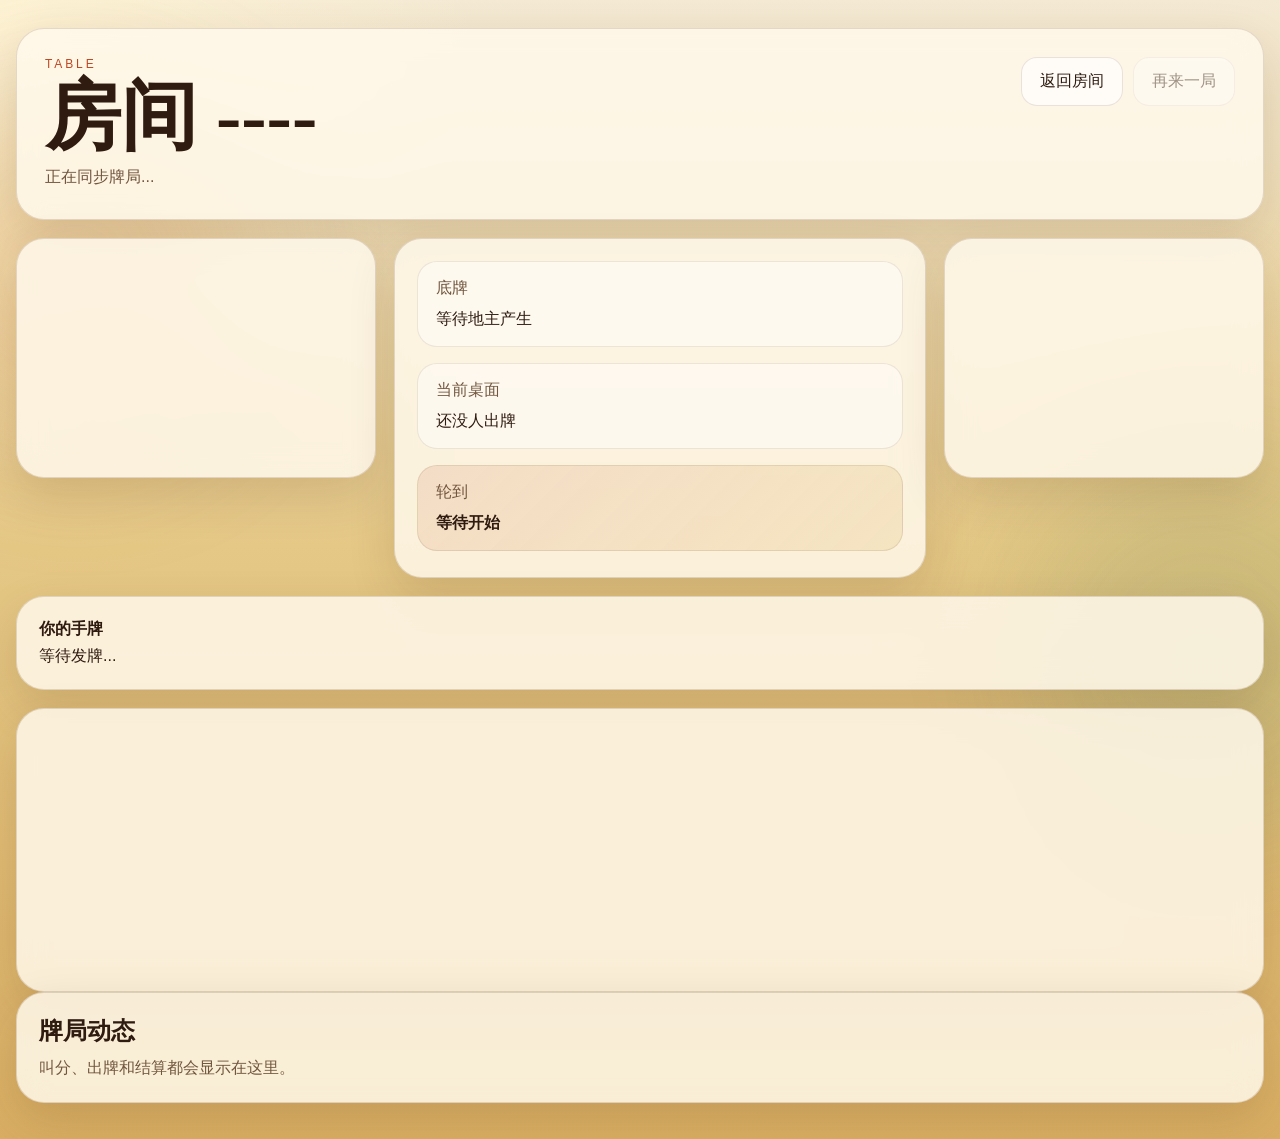
==== game.html @ 15fce94e "Rebuild LAN room flow and game pages" ====
<!doctype html>
<html lang="zh-CN">
  <head>
    <meta charset="UTF-8" />
    <meta name="viewport" content="width=device-width, initial-scale=1.0" />
    <title>牌桌 - 云上斗地主</title>
    <link rel="stylesheet" href="./styles.css" />
  </head>
  <body class="page-shell game-page">
    <div class="ambient ambient-left"></div>
    <div class="ambient ambient-right"></div>

    <main class="game-layout">
      <section class="table-header glass">
        <div>
          <p class="eyebrow">TABLE</p>
          <h1>房间 <span id="gameRoomCode">----</span></h1>
          <p id="gameStatusText" class="hero-copy">正在同步牌局...</p>
        </div>
        <div class="header-actions">
          <a class="ghost-btn" id="backRoomBtn" href="./room.html">返回房间</a>
          <button id="restartBtn" class="mini-btn" type="button" disabled>再来一局</button>
        </div>
      </section>

      <section class="table-wrap">
        <div id="opponentTop" class="glass opponent-panel top-seat"></div>
        <div class="table-center glass">
          <div class="center-block">
            <span>底牌</span>
            <div id="kittyZone" class="kitty-zone">等待地主产生</div>
          </div>
          <div class="center-block">
            <span>当前桌面</span>
            <div id="trickZone" class="trick-zone">还没人出牌</div>
          </div>
          <div class="center-block emphatic">
            <span>轮到</span>
            <strong id="turnBadge">等待开始</strong>
          </div>
        </div>
        <div id="opponentRight" class="glass opponent-panel side-seat"></div>
      </section>

      <section class="glass action-bar">
        <div class="action-info">
          <strong id="playerSummary">你的手牌</strong>
          <span id="actionHint">等待发牌...</span>
        </div>

        <div id="bidActions" class="button-row hidden">
          <button data-bid="0" type="button">不叫</button>
          <button data-bid="1" type="button">1 分</button>
          <button data-bid="2" type="button">2 分</button>
          <button data-bid="3" type="button">3 分</button>
        </div>

        <div id="playActions" class="button-row hidden">
          <button id="playBtn" class="primary-btn" type="button">出牌</button>
          <button id="passBtn" type="button">不要</button>
          <button id="clearBtn" type="button">清空</button>
        </div>
      </section>

      <section class="glass hand-panel">
        <div id="mySeat" class="self-seat"></div>
        <div id="myHand" class="hand-fan"></div>
      </section>

      <section class="glass log-panel">
        <div class="panel-head">
          <h2>牌局动态</h2>
          <p>叫分、出牌和结算都会显示在这里。</p>
        </div>
        <div id="gameLog" class="log-list"></div>
      </section>
    </main>

    <script src="./shared.js"></script>
    <script src="./game.js"></script>
  </body>
</html>
---- styles.css ----
:root {
  --bg: #f6e8c7;
  --bg-deep: #d7b26a;
  --ink: #2f1b10;
  --muted: #72563f;
  --line: rgba(75, 39, 11, 0.15);
  --glass: rgba(255, 249, 236, 0.84);
  --primary: #be4723;
  --primary-strong: #973116;
  --green: #1f6a56;
  --shadow: 0 18px 48px rgba(73, 33, 8, 0.14);
}

* {
  box-sizing: border-box;
}

html,
body {
  margin: 0;
  min-height: 100%;
  color: var(--ink);
  font-family: "PingFang SC", "Hiragino Sans GB", "Microsoft YaHei", sans-serif;
}

body {
  background:
    radial-gradient(circle at top left, rgba(255, 245, 214, 0.85), transparent 28%),
    radial-gradient(circle at right center, rgba(227, 196, 120, 0.48), transparent 26%),
    linear-gradient(180deg, #f4e9d3 0%, #e5c886 48%, #d9ae63 100%);
}

button,
input,
textarea {
  font: inherit;
}

a {
  color: inherit;
  text-decoration: none;
}

.page-shell {
  position: relative;
  overflow-x: hidden;
}

.ambient {
  position: fixed;
  width: 28vw;
  height: 28vw;
  border-radius: 999px;
  filter: blur(70px);
  opacity: 0.4;
  pointer-events: none;
}

.ambient-left {
  left: -8vw;
  top: 10vh;
  background: rgba(218, 147, 61, 0.6);
}

.ambient-right {
  right: -8vw;
  bottom: 8vh;
  background: rgba(50, 114, 94, 0.35);
}

.glass {
  position: relative;
  background: var(--glass);
  border: 1px solid var(--line);
  border-radius: 28px;
  box-shadow: var(--shadow);
  backdrop-filter: blur(14px);
}

.eyebrow {
  margin: 0 0 8px;
  color: var(--primary);
  font-size: 12px;
  letter-spacing: 0.24em;
}

.hero-copy {
  margin: 0;
  color: var(--muted);
  line-height: 1.7;
}

.home-layout,
.room-layout,
.game-layout {
  width: min(1360px, calc(100vw - 32px));
  margin: 0 auto;
  padding: 28px 0 36px;
}

.hero-panel,
.room-banner,
.table-header {
  padding: 28px;
}

.hero-panel h1,
.room-banner h1,
.table-header h1 {
  margin: 0 0 10px;
  font-size: clamp(40px, 6vw, 76px);
  line-height: 0.98;
  font-family: "STKaiti", "KaiTi", serif;
}

.server-strip {
  margin-top: 22px;
  padding: 16px 18px;
  border-radius: 18px;
  background: rgba(255, 255, 255, 0.48);
  display: flex;
  gap: 12px;
  align-items: center;
  flex-wrap: wrap;
}

.server-strip span,
.feature-card span,
.panel-head p,
.seat-tag,
.opponent-meta,
.self-meta,
.trick-placeholder {
  color: var(--muted);
}

.feature-row,
.entry-grid,
.room-main-grid {
  display: grid;
  gap: 18px;
}

.feature-row {
  grid-template-columns: repeat(3, 1fr);
  margin-top: 20px;
}

.entry-grid {
  grid-template-columns: repeat(2, 1fr);
  margin-top: 18px;
}

.room-main-grid {
  grid-template-columns: 1.15fr 0.85fr;
  margin-top: 18px;
}

.feature-card,
.card-panel,
.hint-panel,
.join-card,
.seats-panel,
.share-panel,
.tips-panel,
.action-bar,
.hand-panel,
.log-panel {
  padding: 22px;
}

.feature-card {
  border-radius: 22px;
  background: rgba(255, 255, 255, 0.42);
}

.panel-head h2,
.panel-head h3,
.hint-panel h3,
.tips-panel h3,
.log-panel h2 {
  margin: 0 0 8px;
}

.panel-head p {
  margin: 0;
  line-height: 1.6;
}

.stack-form {
  display: grid;
  gap: 14px;
}

.field {
  display: grid;
  gap: 8px;
}

.field span {
  font-weight: 600;
}

input,
textarea {
  width: 100%;
  border-radius: 16px;
  border: 1px solid rgba(75, 39, 11, 0.16);
  background: rgba(255, 255, 255, 0.76);
  padding: 14px 16px;
  color: var(--ink);
}

textarea {
  min-height: 118px;
  resize: vertical;
}

button,
.ghost-btn {
  border: none;
  border-radius: 16px;
  padding: 13px 18px;
  cursor: pointer;
  transition: transform 0.16s ease, box-shadow 0.16s ease, opacity 0.16s ease;
}

button:hover,
.ghost-btn:hover {
  transform: translateY(-1px);
  box-shadow: 0 10px 24px rgba(71, 31, 7, 0.12);
}

button:disabled {
  opacity: 0.45;
  cursor: not-allowed;
  box-shadow: none;
  transform: none;
}

.primary-btn {
  color: #fff9ef;
  background: linear-gradient(135deg, var(--primary), var(--primary-strong));
}

.ghost-btn,
.mini-btn,
.button-row button:not(.primary-btn) {
  background: rgba(255, 255, 255, 0.72);
  color: var(--ink);
  border: 1px solid rgba(75, 39, 11, 0.12);
}

.mini-btn {
  width: fit-content;
}

.inline-message {
  min-height: 24px;
  margin: 10px 0 0;
  color: var(--green);
}

.inline-message.is-error {
  color: #b63b24;
}

.room-banner,
.table-header {
  display: flex;
  justify-content: space-between;
  align-items: flex-start;
  gap: 18px;
}

.room-actions,
.header-actions {
  display: flex;
  gap: 10px;
  align-items: center;
  flex-wrap: wrap;
}

.seat-list {
  display: grid;
  gap: 14px;
}

.seat-item {
  padding: 18px;
  border-radius: 20px;
  background: rgba(255, 255, 255, 0.5);
  border: 1px solid rgba(75, 39, 11, 0.12);
}

.seat-item.empty {
  border-style: dashed;
}

.seat-tag {
  display: block;
  margin-bottom: 8px;
  font-size: 12px;
}

.table-wrap {
  margin-top: 18px;
  display: grid;
  grid-template-columns: minmax(260px, 360px) 1fr minmax(240px, 320px);
  gap: 18px;
  align-items: start;
}

.opponent-panel,
.table-center {
  min-height: 240px;
  padding: 22px;
}

.opponent-head {
  display: flex;
  justify-content: space-between;
  gap: 12px;
}

.turn-dot {
  display: inline-flex;
  align-items: center;
  padding: 7px 12px;
  border-radius: 999px;
  font-size: 12px;
  background: rgba(255, 255, 255, 0.65);
}

.turn-dot.active {
  background: rgba(190, 71, 35, 0.14);
  color: var(--primary-strong);
}

.opponent-count {
  margin: 22px 0 14px;
  font-size: 42px;
  font-weight: 700;
  font-family: Georgia, serif;
}

.opponent-cards {
  position: relative;
  min-height: 120px;
}

.opponent-cards.side {
  min-height: 180px;
}

.card-back {
  position: absolute;
  width: 64px;
  height: 92px;
  border-radius: 14px;
  border: 1px solid rgba(75, 39, 11, 0.16);
  background:
    linear-gradient(135deg, rgba(22, 106, 86, 0.82), rgba(33, 92, 124, 0.8)),
    repeating-linear-gradient(45deg, rgba(255, 255, 255, 0.2), rgba(255, 255, 255, 0.2) 8px, transparent 8px, transparent 16px);
  box-shadow: 0 12px 26px rgba(39, 45, 53, 0.18);
}

.card-back.side {
  right: 24px;
}

.table-center {
  display: grid;
  gap: 16px;
  align-content: start;
  min-height: 340px;
}

.center-block {
  padding: 16px 18px;
  border-radius: 20px;
  background: rgba(255, 255, 255, 0.46);
  border: 1px solid rgba(75, 39, 11, 0.1);
}

.center-block span {
  display: block;
  margin-bottom: 10px;
  color: var(--muted);
}

.center-block.emphatic {
  background: linear-gradient(135deg, rgba(190, 71, 35, 0.12), rgba(219, 177, 86, 0.2));
}

.kitty-zone,
.trick-zone,
.played-list {
  display: flex;
  flex-wrap: wrap;
  gap: 10px;
}

.trick-owner {
  margin-bottom: 10px;
  font-weight: 600;
}

.mini-card {
  min-width: 56px;
  padding: 12px 10px;
  border-radius: 14px;
  background: linear-gradient(180deg, #fffef9 0%, #fff0d8 100%);
  border: 1px solid rgba(75, 39, 11, 0.12);
  box-shadow: 0 8px 20px rgba(68, 35, 9, 0.08);
}

.mini-card.red {
  color: #be2f22;
}

.action-bar {
  margin-top: 18px;
  display: flex;
  justify-content: space-between;
  gap: 18px;
  align-items: center;
  flex-wrap: wrap;
}

.action-info {
  display: grid;
  gap: 6px;
}

.button-row {
  display: flex;
  gap: 10px;
  flex-wrap: wrap;
}

.hand-panel {
  margin-top: 18px;
}

.self-seat {
  display: flex;
  justify-content: space-between;
  gap: 12px;
  align-items: center;
  margin-bottom: 18px;
}

.hand-fan {
  display: flex;
  align-items: flex-end;
  padding: 10px 18px 20px;
  min-height: 220px;
  overflow-x: auto;
}

.poker-card {
  position: relative;
  width: 110px;
  min-width: 110px;
  height: 166px;
  border-radius: 18px;
  border: 1px solid rgba(75, 39, 11, 0.18);
  background: linear-gradient(180deg, #fffefa 0%, #fcedd4 100%);
  box-shadow: 0 16px 30px rgba(72, 34, 8, 0.13);
  display: grid;
  grid-template-rows: auto 1fr auto;
  padding: 12px;
}

.poker-card.red {
  color: #c33828;
}

.poker-card.selected {
  transform: translateY(-20px);
}

.corner {
  display: grid;
  line-height: 1.1;
  font-size: 16px;
}

.corner strong {
  font-size: 26px;
}

.corner.bottom {
  justify-items: end;
  transform: rotate(180deg);
}

.card-face {
  display: grid;
  place-items: center;
  font-size: 30px;
  font-weight: 700;
  font-family: Georgia, serif;
}

.log-list {
  display: grid;
  gap: 10px;
  max-height: 260px;
  overflow: auto;
}

.log-entry {
  padding: 12px 14px;
  border-radius: 14px;
  background: rgba(255, 255, 255, 0.5);
  border: 1px solid rgba(75, 39, 11, 0.08);
}

.simple-steps {
  margin: 0;
  padding-left: 20px;
  line-height: 1.8;
}

.hidden {
  display: none;
}

@media (max-width: 1100px) {
  .feature-row,
  .entry-grid,
  .room-main-grid,
  .table-wrap {
    grid-template-columns: 1fr;
  }

  .room-banner,
  .table-header,
  .action-bar,
  .self-seat {
    flex-direction: column;
    align-items: flex-start;
  }

  .hand-fan {
    padding-inline: 0;
  }

  .poker-card {
    width: 92px;
    min-width: 92px;
    height: 146px;
  }
}
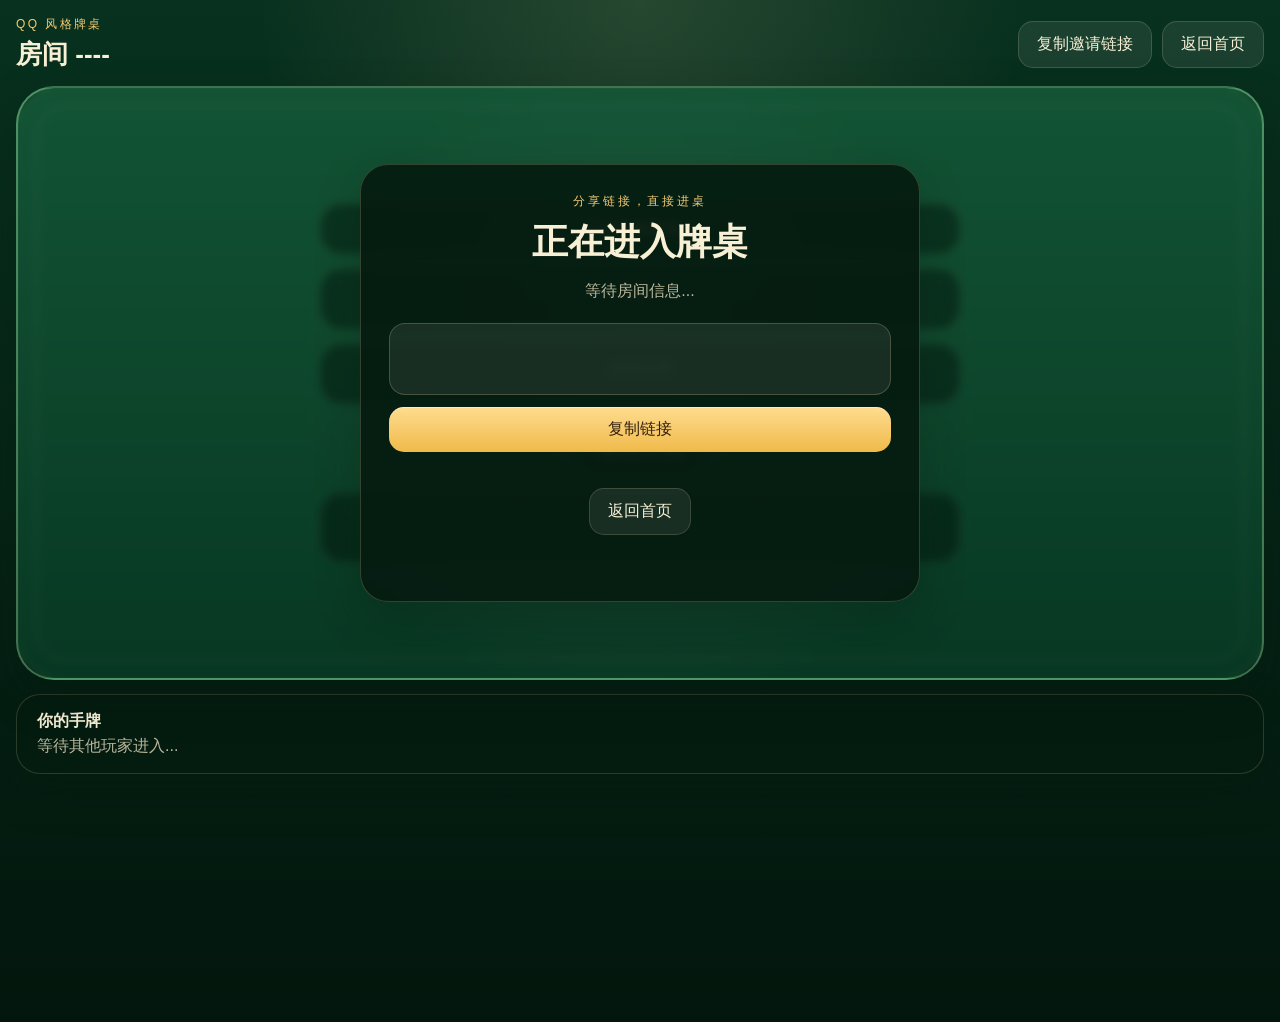
==== commit 446e69d1: "Refine direct-to-table QQ-style flow" ====
--- a/game.html
+++ b/game.html
@@ -6,73 +6,95 @@
     <title>牌桌 - 云上斗地主</title>
     <link rel="stylesheet" href="./styles.css" />
   </head>
-  <body class="page-shell game-page">
-    <div class="ambient ambient-left"></div>
-    <div class="ambient ambient-right"></div>
+  <body class="qq-table-page">
+    <main class="table-app">
+      <header class="table-topbar">
+        <div class="table-title">
+          <span class="table-brand">QQ 风格牌桌</span>
+          <strong>房间 <span id="gameRoomCode">----</span></strong>
+        </div>
+        <div class="table-tools">
+          <button id="copyLinkBtn" class="top-btn" type="button">复制邀请链接</button>
+          <a class="top-btn" href="./index.html">返回首页</a>
+        </div>
+      </header>
 
-    <main class="game-layout">
-      <section class="table-header glass">
-        <div>
-          <p class="eyebrow">TABLE</p>
-          <h1>房间 <span id="gameRoomCode">----</span></h1>
-          <p id="gameStatusText" class="hero-copy">正在同步牌局...</p>
-        </div>
-        <div class="header-actions">
-          <a class="ghost-btn" id="backRoomBtn" href="./room.html">返回房间</a>
-          <button id="restartBtn" class="mini-btn" type="button" disabled>再来一局</button>
+      <section class="qq-table">
+        <div class="table-felt">
+          <div id="seatLeft" class="seat-badge seat-left"></div>
+          <div id="seatRight" class="seat-badge seat-right"></div>
+
+          <div class="desk-center">
+            <div class="desk-pill" id="gameStatusText">正在连接牌桌...</div>
+            <div class="desk-landlord">
+              <span>底牌</span>
+              <div id="kittyZone" class="desk-card-row"></div>
+            </div>
+          <div class="desk-play-area">
+            <div class="desk-section-title">桌面出牌</div>
+            <div id="trickZone" class="desk-card-row large"></div>
+          </div>
+            <div class="desk-turn-wrap">
+              <div class="desk-turn" id="turnBadge">等待开始</div>
+              <div class="turn-timer hidden" id="turnTimer">15</div>
+            </div>
+            <div id="deskFeed" class="desk-feed"></div>
+          </div>
+
+          <div id="mySeat" class="seat-badge seat-bottom"></div>
+
+          <div id="tableOverlay" class="table-overlay">
+            <div class="overlay-panel">
+              <p class="overlay-kicker">分享链接，直接进桌</p>
+              <h1 id="overlayTitle">正在进入牌桌</h1>
+              <p id="overlayDesc" class="overlay-desc">等待房间信息...</p>
+
+              <div class="overlay-share">
+                <textarea id="shareLink" readonly></textarea>
+                <button id="overlayCopyBtn" class="primary-cta" type="button">复制链接</button>
+              </div>
+
+              <form id="joinForm" class="overlay-join hidden">
+                <input id="joinName" maxlength="12" placeholder="输入你的昵称" required />
+                <button class="primary-cta" type="submit">进入牌桌</button>
+              </form>
+
+              <div id="waitingPlayers" class="waiting-players"></div>
+
+              <div class="overlay-actions">
+                <button id="startBtn" class="primary-cta hidden" type="button">开始游戏</button>
+                <button id="overlayHomeBtn" class="ghost-cta" type="button">返回首页</button>
+              </div>
+
+              <p id="overlayMessage" class="overlay-message"></p>
+            </div>
+          </div>
         </div>
       </section>
 
-      <section class="table-wrap">
-        <div id="opponentTop" class="glass opponent-panel top-seat"></div>
-        <div class="table-center glass">
-          <div class="center-block">
-            <span>底牌</span>
-            <div id="kittyZone" class="kitty-zone">等待地主产生</div>
+      <section class="bottom-panel">
+        <div class="action-strip">
+          <div class="action-copy">
+            <strong id="playerSummary">你的手牌</strong>
+            <span id="actionHint">等待其他玩家进入...</span>
           </div>
-          <div class="center-block">
-            <span>当前桌面</span>
-            <div id="trickZone" class="trick-zone">还没人出牌</div>
+
+          <div id="bidActions" class="action-buttons hidden">
+            <button data-bid="0" type="button">不叫</button>
+            <button data-bid="1" type="button">1 分</button>
+            <button data-bid="2" type="button">2 分</button>
+            <button data-bid="3" type="button">3 分</button>
           </div>
-          <div class="center-block emphatic">
-            <span>轮到</span>
-            <strong id="turnBadge">等待开始</strong>
+
+          <div id="playActions" class="action-buttons hidden">
+            <button id="playBtn" class="primary-cta" type="button">出牌</button>
+            <button id="passBtn" type="button">不要</button>
+            <button id="clearBtn" type="button">重选</button>
+            <button id="restartBtn" type="button">再来一局</button>
           </div>
         </div>
-        <div id="opponentRight" class="glass opponent-panel side-seat"></div>
-      </section>
 
-      <section class="glass action-bar">
-        <div class="action-info">
-          <strong id="playerSummary">你的手牌</strong>
-          <span id="actionHint">等待发牌...</span>
-        </div>
-
-        <div id="bidActions" class="button-row hidden">
-          <button data-bid="0" type="button">不叫</button>
-          <button data-bid="1" type="button">1 分</button>
-          <button data-bid="2" type="button">2 分</button>
-          <button data-bid="3" type="button">3 分</button>
-        </div>
-
-        <div id="playActions" class="button-row hidden">
-          <button id="playBtn" class="primary-btn" type="button">出牌</button>
-          <button id="passBtn" type="button">不要</button>
-          <button id="clearBtn" type="button">清空</button>
-        </div>
-      </section>
-
-      <section class="glass hand-panel">
-        <div id="mySeat" class="self-seat"></div>
-        <div id="myHand" class="hand-fan"></div>
-      </section>
-
-      <section class="glass log-panel">
-        <div class="panel-head">
-          <h2>牌局动态</h2>
-          <p>叫分、出牌和结算都会显示在这里。</p>
-        </div>
-        <div id="gameLog" class="log-list"></div>
+        <div id="myHand" class="qq-hand"></div>
       </section>
     </main>
 
--- a/styles.css
+++ b/styles.css
@@ -1,14 +1,14 @@
 :root {
-  --bg: #f6e8c7;
-  --bg-deep: #d7b26a;
-  --ink: #2f1b10;
-  --muted: #72563f;
-  --line: rgba(75, 39, 11, 0.15);
-  --glass: rgba(255, 249, 236, 0.84);
-  --primary: #be4723;
-  --primary-strong: #973116;
-  --green: #1f6a56;
-  --shadow: 0 18px 48px rgba(73, 33, 8, 0.14);
+  --felt-top: #1d7a4e;
+  --felt-bottom: #0c4f32;
+  --felt-line: rgba(255, 245, 220, 0.22);
+  --gold: #f4ca71;
+  --gold-strong: #d6972e;
+  --ink: #f8f0d5;
+  --muted: rgba(255, 242, 209, 0.72);
+  --card-ink: #24150d;
+  --danger: #b93b2a;
+  --shadow: 0 18px 44px rgba(7, 25, 14, 0.28);
 }
 
 * {
@@ -19,15 +19,19 @@
 body {
   margin: 0;
   min-height: 100%;
-  color: var(--ink);
   font-family: "PingFang SC", "Hiragino Sans GB", "Microsoft YaHei", sans-serif;
 }
 
 body {
   background:
-    radial-gradient(circle at top left, rgba(255, 245, 214, 0.85), transparent 28%),
-    radial-gradient(circle at right center, rgba(227, 196, 120, 0.48), transparent 26%),
-    linear-gradient(180deg, #f4e9d3 0%, #e5c886 48%, #d9ae63 100%);
+    radial-gradient(circle at top, rgba(255, 234, 176, 0.12), transparent 32%),
+    linear-gradient(180deg, #08311f 0%, #03160d 100%);
+  color: var(--ink);
+}
+
+a {
+  color: inherit;
+  text-decoration: none;
 }
 
 button,
@@ -36,114 +40,84 @@
   font: inherit;
 }
 
-a {
-  color: inherit;
-  text-decoration: none;
-}
-
-.page-shell {
-  position: relative;
-  overflow-x: hidden;
-}
-
-.ambient {
-  position: fixed;
-  width: 28vw;
-  height: 28vw;
-  border-radius: 999px;
-  filter: blur(70px);
-  opacity: 0.4;
-  pointer-events: none;
-}
-
-.ambient-left {
-  left: -8vw;
-  top: 10vh;
-  background: rgba(218, 147, 61, 0.6);
-}
-
-.ambient-right {
-  right: -8vw;
-  bottom: 8vh;
-  background: rgba(50, 114, 94, 0.35);
-}
-
-.glass {
-  position: relative;
-  background: var(--glass);
-  border: 1px solid var(--line);
-  border-radius: 28px;
+button {
+  cursor: pointer;
+}
+
+.home-page {
+  background:
+    radial-gradient(circle at top left, rgba(244, 202, 113, 0.18), transparent 28%),
+    linear-gradient(180deg, #08311f 0%, #03160d 100%);
+}
+
+.page-shell,
+.qq-table-page {
+  min-height: 100vh;
+}
+
+.home-layout {
+  width: min(1180px, calc(100vw - 32px));
+  margin: 0 auto;
+  padding: 28px 0 40px;
+}
+
+.hero-panel,
+.card-panel,
+.hint-panel {
+  border-radius: 26px;
+  border: 1px solid rgba(255, 233, 177, 0.14);
+  background: rgba(9, 43, 28, 0.75);
   box-shadow: var(--shadow);
-  backdrop-filter: blur(14px);
+  backdrop-filter: blur(12px);
+}
+
+.hero-panel {
+  padding: 30px;
+}
+
+.hero-panel h1 {
+  margin: 0 0 12px;
+  font-size: clamp(42px, 6vw, 82px);
+  line-height: 0.94;
+  font-family: "STKaiti", "KaiTi", serif;
 }
 
 .eyebrow {
-  margin: 0 0 8px;
-  color: var(--primary);
+  margin: 0 0 10px;
+  color: var(--gold);
   font-size: 12px;
-  letter-spacing: 0.24em;
-}
-
-.hero-copy {
-  margin: 0;
+  letter-spacing: 0.28em;
+}
+
+.hero-copy,
+.panel-head p,
+.inline-message,
+.server-strip span,
+.feature-card span {
   color: var(--muted);
   line-height: 1.7;
 }
 
-.home-layout,
-.room-layout,
-.game-layout {
-  width: min(1360px, calc(100vw - 32px));
-  margin: 0 auto;
-  padding: 28px 0 36px;
-}
-
-.hero-panel,
-.room-banner,
-.table-header {
-  padding: 28px;
-}
-
-.hero-panel h1,
-.room-banner h1,
-.table-header h1 {
-  margin: 0 0 10px;
-  font-size: clamp(40px, 6vw, 76px);
-  line-height: 0.98;
-  font-family: "STKaiti", "KaiTi", serif;
-}
-
 .server-strip {
-  margin-top: 22px;
-  padding: 16px 18px;
-  border-radius: 18px;
-  background: rgba(255, 255, 255, 0.48);
   display: flex;
   gap: 12px;
   align-items: center;
   flex-wrap: wrap;
-}
-
-.server-strip span,
-.feature-card span,
-.panel-head p,
-.seat-tag,
-.opponent-meta,
-.self-meta,
-.trick-placeholder {
-  color: var(--muted);
+  margin-top: 18px;
+  padding: 16px 18px;
+  border-radius: 18px;
+  background: rgba(255, 255, 255, 0.06);
 }
 
 .feature-row,
-.entry-grid,
-.room-main-grid {
+.entry-grid {
   display: grid;
   gap: 18px;
 }
 
 .feature-row {
   grid-template-columns: repeat(3, 1fr);
-  margin-top: 20px;
+  margin-top: 18px;
 }
 
 .entry-grid {
@@ -151,42 +125,22 @@
   margin-top: 18px;
 }
 
-.room-main-grid {
-  grid-template-columns: 1.15fr 0.85fr;
-  margin-top: 18px;
-}
-
 .feature-card,
 .card-panel,
-.hint-panel,
-.join-card,
-.seats-panel,
-.share-panel,
-.tips-panel,
-.action-bar,
-.hand-panel,
-.log-panel {
+.hint-panel {
   padding: 22px;
 }
 
 .feature-card {
   border-radius: 22px;
-  background: rgba(255, 255, 255, 0.42);
+  background: rgba(255, 255, 255, 0.06);
 }
 
 .panel-head h2,
-.panel-head h3,
-.hint-panel h3,
-.tips-panel h3,
-.log-panel h2 {
+.hint-panel h3 {
   margin: 0 0 8px;
 }
 
-.panel-head p {
-  margin: 0;
-  line-height: 1.6;
-}
-
 .stack-form {
   display: grid;
   gap: 14px;
@@ -198,359 +152,607 @@
 }
 
 .field span {
+  color: var(--ink);
   font-weight: 600;
 }
 
 input,
 textarea {
   width: 100%;
+  border: 1px solid rgba(255, 233, 177, 0.2);
   border-radius: 16px;
-  border: 1px solid rgba(75, 39, 11, 0.16);
-  background: rgba(255, 255, 255, 0.76);
+  background: rgba(255, 255, 255, 0.08);
+  color: var(--ink);
   padding: 14px 16px;
-  color: var(--ink);
 }
 
 textarea {
-  min-height: 118px;
-  resize: vertical;
+  min-height: 88px;
+  resize: none;
 }
 
 button,
-.ghost-btn {
+.top-btn,
+.primary-cta,
+.ghost-cta {
   border: none;
-  border-radius: 16px;
-  padding: 13px 18px;
-  cursor: pointer;
-  transition: transform 0.16s ease, box-shadow 0.16s ease, opacity 0.16s ease;
+  border-radius: 15px;
+  padding: 12px 18px;
+  transition: transform 0.16s ease, opacity 0.16s ease;
 }
 
 button:hover,
-.ghost-btn:hover {
+.top-btn:hover,
+.primary-cta:hover,
+.ghost-cta:hover {
   transform: translateY(-1px);
-  box-shadow: 0 10px 24px rgba(71, 31, 7, 0.12);
 }
 
 button:disabled {
   opacity: 0.45;
   cursor: not-allowed;
-  box-shadow: none;
   transform: none;
 }
 
-.primary-btn {
-  color: #fff9ef;
-  background: linear-gradient(135deg, var(--primary), var(--primary-strong));
-}
-
+.primary-btn,
+.primary-cta {
+  color: #33200d;
+  background: linear-gradient(180deg, #ffdc8f 0%, #efba4a 100%);
+  box-shadow: inset 0 1px 0 rgba(255, 255, 255, 0.4);
+}
+
+.mini-btn,
 .ghost-btn,
-.mini-btn,
-.button-row button:not(.primary-btn) {
-  background: rgba(255, 255, 255, 0.72);
+.top-btn,
+.ghost-cta,
+.action-buttons button:not(.primary-cta) {
   color: var(--ink);
-  border: 1px solid rgba(75, 39, 11, 0.12);
-}
-
-.mini-btn {
-  width: fit-content;
-}
-
-.inline-message {
-  min-height: 24px;
-  margin: 10px 0 0;
-  color: var(--green);
-}
-
-.inline-message.is-error {
-  color: #b63b24;
-}
-
-.room-banner,
-.table-header {
-  display: flex;
-  justify-content: space-between;
-  align-items: flex-start;
-  gap: 18px;
-}
-
-.room-actions,
-.header-actions {
-  display: flex;
-  gap: 10px;
-  align-items: center;
-  flex-wrap: wrap;
-}
-
-.seat-list {
-  display: grid;
-  gap: 14px;
-}
-
-.seat-item {
-  padding: 18px;
-  border-radius: 20px;
-  background: rgba(255, 255, 255, 0.5);
-  border: 1px solid rgba(75, 39, 11, 0.12);
-}
-
-.seat-item.empty {
-  border-style: dashed;
-}
-
-.seat-tag {
-  display: block;
-  margin-bottom: 8px;
-  font-size: 12px;
-}
-
-.table-wrap {
-  margin-top: 18px;
-  display: grid;
-  grid-template-columns: minmax(260px, 360px) 1fr minmax(240px, 320px);
-  gap: 18px;
-  align-items: start;
-}
-
-.opponent-panel,
-.table-center {
-  min-height: 240px;
-  padding: 22px;
-}
-
-.opponent-head {
-  display: flex;
-  justify-content: space-between;
-  gap: 12px;
-}
-
-.turn-dot {
-  display: inline-flex;
-  align-items: center;
-  padding: 7px 12px;
-  border-radius: 999px;
-  font-size: 12px;
-  background: rgba(255, 255, 255, 0.65);
-}
-
-.turn-dot.active {
-  background: rgba(190, 71, 35, 0.14);
-  color: var(--primary-strong);
-}
-
-.opponent-count {
-  margin: 22px 0 14px;
-  font-size: 42px;
-  font-weight: 700;
-  font-family: Georgia, serif;
-}
-
-.opponent-cards {
-  position: relative;
-  min-height: 120px;
-}
-
-.opponent-cards.side {
-  min-height: 180px;
-}
-
-.card-back {
-  position: absolute;
-  width: 64px;
-  height: 92px;
-  border-radius: 14px;
-  border: 1px solid rgba(75, 39, 11, 0.16);
-  background:
-    linear-gradient(135deg, rgba(22, 106, 86, 0.82), rgba(33, 92, 124, 0.8)),
-    repeating-linear-gradient(45deg, rgba(255, 255, 255, 0.2), rgba(255, 255, 255, 0.2) 8px, transparent 8px, transparent 16px);
-  box-shadow: 0 12px 26px rgba(39, 45, 53, 0.18);
-}
-
-.card-back.side {
-  right: 24px;
-}
-
-.table-center {
-  display: grid;
-  gap: 16px;
-  align-content: start;
-  min-height: 340px;
-}
-
-.center-block {
-  padding: 16px 18px;
-  border-radius: 20px;
-  background: rgba(255, 255, 255, 0.46);
-  border: 1px solid rgba(75, 39, 11, 0.1);
-}
-
-.center-block span {
-  display: block;
-  margin-bottom: 10px;
-  color: var(--muted);
-}
-
-.center-block.emphatic {
-  background: linear-gradient(135deg, rgba(190, 71, 35, 0.12), rgba(219, 177, 86, 0.2));
-}
-
-.kitty-zone,
-.trick-zone,
-.played-list {
-  display: flex;
-  flex-wrap: wrap;
-  gap: 10px;
-}
-
-.trick-owner {
-  margin-bottom: 10px;
-  font-weight: 600;
-}
-
-.mini-card {
-  min-width: 56px;
-  padding: 12px 10px;
-  border-radius: 14px;
-  background: linear-gradient(180deg, #fffef9 0%, #fff0d8 100%);
-  border: 1px solid rgba(75, 39, 11, 0.12);
-  box-shadow: 0 8px 20px rgba(68, 35, 9, 0.08);
-}
-
-.mini-card.red {
-  color: #be2f22;
-}
-
-.action-bar {
-  margin-top: 18px;
-  display: flex;
-  justify-content: space-between;
-  gap: 18px;
-  align-items: center;
-  flex-wrap: wrap;
-}
-
-.action-info {
-  display: grid;
-  gap: 6px;
-}
-
-.button-row {
-  display: flex;
-  gap: 10px;
-  flex-wrap: wrap;
-}
-
-.hand-panel {
-  margin-top: 18px;
-}
-
-.self-seat {
-  display: flex;
-  justify-content: space-between;
-  gap: 12px;
-  align-items: center;
-  margin-bottom: 18px;
-}
-
-.hand-fan {
-  display: flex;
-  align-items: flex-end;
-  padding: 10px 18px 20px;
-  min-height: 220px;
-  overflow-x: auto;
-}
-
-.poker-card {
-  position: relative;
-  width: 110px;
-  min-width: 110px;
-  height: 166px;
-  border-radius: 18px;
-  border: 1px solid rgba(75, 39, 11, 0.18);
-  background: linear-gradient(180deg, #fffefa 0%, #fcedd4 100%);
-  box-shadow: 0 16px 30px rgba(72, 34, 8, 0.13);
-  display: grid;
-  grid-template-rows: auto 1fr auto;
-  padding: 12px;
-}
-
-.poker-card.red {
-  color: #c33828;
-}
-
-.poker-card.selected {
-  transform: translateY(-20px);
-}
-
-.corner {
-  display: grid;
-  line-height: 1.1;
-  font-size: 16px;
-}
-
-.corner strong {
-  font-size: 26px;
-}
-
-.corner.bottom {
-  justify-items: end;
-  transform: rotate(180deg);
-}
-
-.card-face {
-  display: grid;
-  place-items: center;
-  font-size: 30px;
-  font-weight: 700;
-  font-family: Georgia, serif;
-}
-
-.log-list {
-  display: grid;
-  gap: 10px;
-  max-height: 260px;
-  overflow: auto;
-}
-
-.log-entry {
-  padding: 12px 14px;
-  border-radius: 14px;
-  background: rgba(255, 255, 255, 0.5);
-  border: 1px solid rgba(75, 39, 11, 0.08);
+  background: rgba(255, 255, 255, 0.08);
+  border: 1px solid rgba(255, 233, 177, 0.16);
 }
 
 .simple-steps {
   margin: 0;
   padding-left: 20px;
   line-height: 1.8;
+  color: var(--muted);
+}
+
+.inline-message {
+  min-height: 24px;
+  margin: 10px 0 0;
+}
+
+.inline-message.is-error,
+.overlay-message.is-error {
+  color: #ff8f82;
+}
+
+.inline-message.is-success,
+.overlay-message.is-success {
+  color: #aef0c8;
+}
+
+.table-app {
+  min-height: 100vh;
+  padding: 16px;
+  display: grid;
+  grid-template-rows: auto 1fr auto;
+  gap: 14px;
+}
+
+.table-topbar {
+  display: flex;
+  justify-content: space-between;
+  gap: 12px;
+  align-items: center;
+}
+
+.table-title {
+  display: grid;
+  gap: 4px;
+}
+
+.table-title strong {
+  font-size: 26px;
+}
+
+.table-brand {
+  color: var(--gold);
+  font-size: 12px;
+  letter-spacing: 0.2em;
+}
+
+.table-tools {
+  display: flex;
+  gap: 10px;
+  flex-wrap: wrap;
+}
+
+.qq-table {
+  min-height: 0;
+}
+
+.table-felt {
+  position: relative;
+  min-height: 66vh;
+  border-radius: 38px;
+  overflow: hidden;
+  background:
+    radial-gradient(circle at center, rgba(255, 255, 255, 0.1), transparent 48%),
+    linear-gradient(180deg, var(--felt-top) 0%, var(--felt-bottom) 100%);
+  border: 2px solid rgba(255, 233, 177, 0.22);
+  box-shadow: inset 0 0 0 1px rgba(255, 245, 220, 0.08), var(--shadow);
+}
+
+.table-felt::before {
+  content: "";
+  position: absolute;
+  inset: 18px;
+  border: 1px solid var(--felt-line);
+  border-radius: 30px;
+  pointer-events: none;
+}
+
+.seat-badge {
+  position: absolute;
+  width: 250px;
+  min-height: 112px;
+  z-index: 2;
+}
+
+.seat-left {
+  left: 24px;
+  top: 80px;
+}
+
+.seat-right {
+  right: 24px;
+  top: 80px;
+}
+
+.seat-bottom {
+  left: 50%;
+  bottom: 172px;
+  transform: translateX(-50%);
+  width: 320px;
+}
+
+.seat-card,
+.seat-empty {
+  position: relative;
+  display: flex;
+  align-items: center;
+  gap: 14px;
+  padding: 14px 16px;
+  border-radius: 22px;
+  background: rgba(3, 22, 13, 0.44);
+  border: 1px solid rgba(255, 233, 177, 0.18);
+  box-shadow: 0 14px 28px rgba(0, 0, 0, 0.16);
+}
+
+.seat-card.landlord {
+  box-shadow: 0 0 0 1px rgba(255, 210, 112, 0.24), 0 14px 28px rgba(0, 0, 0, 0.16);
+  background: linear-gradient(180deg, rgba(66, 35, 8, 0.52), rgba(23, 19, 8, 0.42));
+}
+
+.seat-empty {
+  justify-content: center;
+  color: var(--muted);
+  min-height: 112px;
+}
+
+.seat-avatar {
+  width: 52px;
+  height: 52px;
+  border-radius: 50%;
+  display: grid;
+  place-items: center;
+  font-size: 22px;
+  font-weight: 700;
+  color: #3f270e;
+  background: linear-gradient(180deg, #ffe7aa, #e8b449);
+}
+
+.seat-meta {
+  display: grid;
+  gap: 3px;
+}
+
+.seat-meta span,
+.seat-meta em {
+  color: var(--muted);
+  font-style: normal;
+  font-size: 13px;
+}
+
+.seat-turning {
+  margin-left: auto;
+  padding: 6px 10px;
+  border-radius: 999px;
+  background: rgba(255, 214, 127, 0.18);
+  color: #ffd985;
+  font-size: 12px;
+}
+
+.landlord-flag {
+  position: absolute;
+  left: 10px;
+  top: -10px;
+  padding: 4px 10px;
+  border-radius: 999px;
+  background: linear-gradient(180deg, #ffdc8f 0%, #efba4a 100%);
+  color: #3d250d;
+  font-size: 12px;
+  font-weight: 700;
+}
+
+.desk-center {
+  position: absolute;
+  left: 50%;
+  top: 50%;
+  transform: translate(-50%, -50%);
+  width: min(640px, calc(100% - 90px));
+  display: grid;
+  gap: 14px;
+  text-align: center;
+}
+
+.desk-pill,
+.desk-turn,
+.desk-landlord,
+.desk-play-area,
+.desk-feed {
+  border-radius: 22px;
+  background: rgba(2, 18, 10, 0.42);
+  border: 1px solid rgba(255, 233, 177, 0.14);
+  padding: 14px 18px;
+}
+
+.desk-pill {
+  color: #ffe3a1;
+  font-weight: 600;
+}
+
+.desk-landlord span,
+.desk-section-title {
+  display: block;
+  margin-bottom: 10px;
+  color: var(--muted);
+}
+
+.desk-card-row {
+  display: flex;
+  flex-wrap: wrap;
+  justify-content: center;
+  gap: 8px;
+}
+
+.desk-card-row.large {
+  margin-top: 10px;
+}
+
+.desk-card,
+.desk-placeholder {
+  width: 58px;
+  min-height: 84px;
+  border-radius: 14px;
+  background: linear-gradient(180deg, #fffefa 0%, #fcebcf 100%);
+  color: var(--card-ink);
+  border: 1px solid rgba(62, 38, 14, 0.16);
+  display: grid;
+  align-content: space-between;
+  padding: 10px 8px;
+  box-shadow: 0 12px 22px rgba(0, 0, 0, 0.16);
+}
+
+.desk-card.red {
+  color: #c53b2f;
+}
+
+.desk-placeholder {
+  width: auto;
+  min-width: 180px;
+  min-height: auto;
+  padding: 14px 18px;
+  place-items: center;
+  background: rgba(255, 255, 255, 0.08);
+  color: var(--muted);
+}
+
+.desk-play-head {
+  color: var(--gold);
+  margin-bottom: 4px;
+}
+
+.desk-turn {
+  font-size: 22px;
+  font-weight: 700;
+  color: #ffe1a2;
+}
+
+.desk-turn-wrap {
+  display: flex;
+  justify-content: center;
+  align-items: center;
+  gap: 12px;
+}
+
+.turn-timer {
+  width: 54px;
+  height: 54px;
+  border-radius: 50%;
+  display: grid;
+  place-items: center;
+  font-size: 22px;
+  font-weight: 700;
+  color: #ffecc5;
+  background: rgba(0, 0, 0, 0.28);
+  border: 1px solid rgba(255, 233, 177, 0.22);
+}
+
+.turn-timer.danger {
+  color: #ffd0c4;
+  border-color: rgba(255, 138, 120, 0.48);
+  box-shadow: 0 0 22px rgba(255, 82, 52, 0.2);
+}
+
+.desk-feed {
+  display: grid;
+  gap: 6px;
+  font-size: 14px;
+  color: var(--muted);
+  min-height: 70px;
+}
+
+.table-overlay {
+  position: absolute;
+  inset: 0;
+  display: grid;
+  place-items: center;
+  padding: 20px;
+  background: rgba(2, 12, 8, 0.34);
+  backdrop-filter: blur(4px);
+  z-index: 4;
+}
+
+.table-overlay.hidden {
+  display: none;
+}
+
+.overlay-panel {
+  width: min(560px, 100%);
+  border-radius: 28px;
+  background: rgba(6, 28, 17, 0.92);
+  border: 1px solid rgba(255, 233, 177, 0.18);
+  box-shadow: var(--shadow);
+  padding: 28px;
+  text-align: center;
+}
+
+.overlay-kicker {
+  margin: 0 0 8px;
+  color: var(--gold);
+  font-size: 12px;
+  letter-spacing: 0.24em;
+}
+
+.overlay-panel h1 {
+  margin: 0 0 10px;
+  font-size: 36px;
+  font-family: "STKaiti", "KaiTi", serif;
+}
+
+.overlay-desc {
+  margin: 0;
+  color: var(--muted);
+  line-height: 1.7;
+}
+
+.overlay-share,
+.overlay-join {
+  display: grid;
+  gap: 12px;
+  margin-top: 18px;
+}
+
+.overlay-share textarea {
+  min-height: 72px;
+}
+
+.waiting-players {
+  display: grid;
+  gap: 10px;
+  grid-template-columns: repeat(3, 1fr);
+  margin-top: 18px;
+}
+
+.waiting-chip {
+  border-radius: 18px;
+  padding: 14px 12px;
+  background: rgba(255, 255, 255, 0.06);
+  border: 1px solid rgba(255, 233, 177, 0.14);
+  display: grid;
+  gap: 6px;
+}
+
+.waiting-chip span {
+  color: var(--gold);
+  font-size: 12px;
+}
+
+.overlay-actions {
+  margin-top: 18px;
+  display: flex;
+  justify-content: center;
+  gap: 12px;
+  flex-wrap: wrap;
+}
+
+.overlay-message {
+  min-height: 24px;
+  margin: 14px 0 0;
+}
+
+.bottom-panel {
+  display: grid;
+  gap: 12px;
+}
+
+.action-strip {
+  display: flex;
+  justify-content: space-between;
+  gap: 16px;
+  align-items: center;
+  flex-wrap: wrap;
+  padding: 16px 20px;
+  border-radius: 24px;
+  background: rgba(5, 27, 17, 0.82);
+  border: 1px solid rgba(255, 233, 177, 0.16);
+  box-shadow: var(--shadow);
+}
+
+.action-copy {
+  display: grid;
+  gap: 4px;
+}
+
+.action-copy span {
+  color: var(--muted);
+}
+
+.action-buttons {
+  display: flex;
+  gap: 10px;
+  flex-wrap: wrap;
+}
+
+.action-buttons.hidden {
+  display: none;
+}
+
+.qq-hand {
+  min-height: 220px;
+  padding: 10px 8px 18px;
+  display: flex;
+  align-items: flex-end;
+  justify-content: center;
+  overflow-x: auto;
+}
+
+.hand-card {
+  position: relative;
+  width: 118px;
+  min-width: 118px;
+  height: 178px;
+  border-radius: 18px;
+  border: 1px solid rgba(67, 37, 12, 0.2);
+  background: linear-gradient(180deg, #fffefb 0%, #fcefd7 100%);
+  color: var(--card-ink);
+  box-shadow: 0 18px 28px rgba(0, 0, 0, 0.24);
+  display: grid;
+  grid-template-rows: auto 1fr auto;
+  padding: 12px;
+  transition: transform 0.14s ease, box-shadow 0.14s ease;
+}
+
+.hand-card.red {
+  color: #cb3d31;
+}
+
+.hand-card.selected {
+  transform: translateY(-24px);
+}
+
+.hand-corner {
+  display: grid;
+  line-height: 1.08;
+  font-size: 16px;
+}
+
+.hand-corner strong {
+  font-size: 28px;
+}
+
+.hand-corner.bottom {
+  justify-items: end;
+  transform: rotate(180deg);
+}
+
+.hand-face {
+  display: grid;
+  place-items: center;
+  font-size: 32px;
+  font-weight: 700;
+  font-family: Georgia, serif;
 }
 
 .hidden {
-  display: none;
-}
-
-@media (max-width: 1100px) {
+  display: none !important;
+}
+
+.compat-page {
+  display: grid;
+  place-items: center;
+  min-height: 100vh;
+}
+
+.compat-panel {
+  width: min(520px, calc(100vw - 32px));
+  padding: 28px;
+  border-radius: 24px;
+  border: 1px solid rgba(255, 233, 177, 0.16);
+  background: rgba(7, 35, 22, 0.88);
+  box-shadow: var(--shadow);
+  text-align: center;
+}
+
+@media (max-width: 1024px) {
   .feature-row,
   .entry-grid,
-  .room-main-grid,
-  .table-wrap {
+  .waiting-players {
     grid-template-columns: 1fr;
   }
 
-  .room-banner,
-  .table-header,
-  .action-bar,
-  .self-seat {
+  .table-topbar,
+  .action-strip {
     flex-direction: column;
-    align-items: flex-start;
+    align-items: stretch;
   }
 
-  .hand-fan {
-    padding-inline: 0;
+  .seat-left,
+  .seat-right {
+    position: static;
+    width: auto;
   }
 
-  .poker-card {
-    width: 92px;
-    min-width: 92px;
-    height: 146px;
+  .seat-bottom {
+    position: static;
+    transform: none;
+    width: auto;
+    margin: 0 20px 18px;
   }
-}
+
+  .table-felt {
+    padding: 20px;
+    display: grid;
+    gap: 14px;
+  }
+
+  .desk-center {
+    position: static;
+    transform: none;
+    width: 100%;
+    order: 3;
+  }
+
+  .qq-hand {
+    justify-content: flex-start;
+  }
+
+  .hand-card {
+    width: 98px;
+    min-width: 98px;
+    height: 152px;
+  }
+}
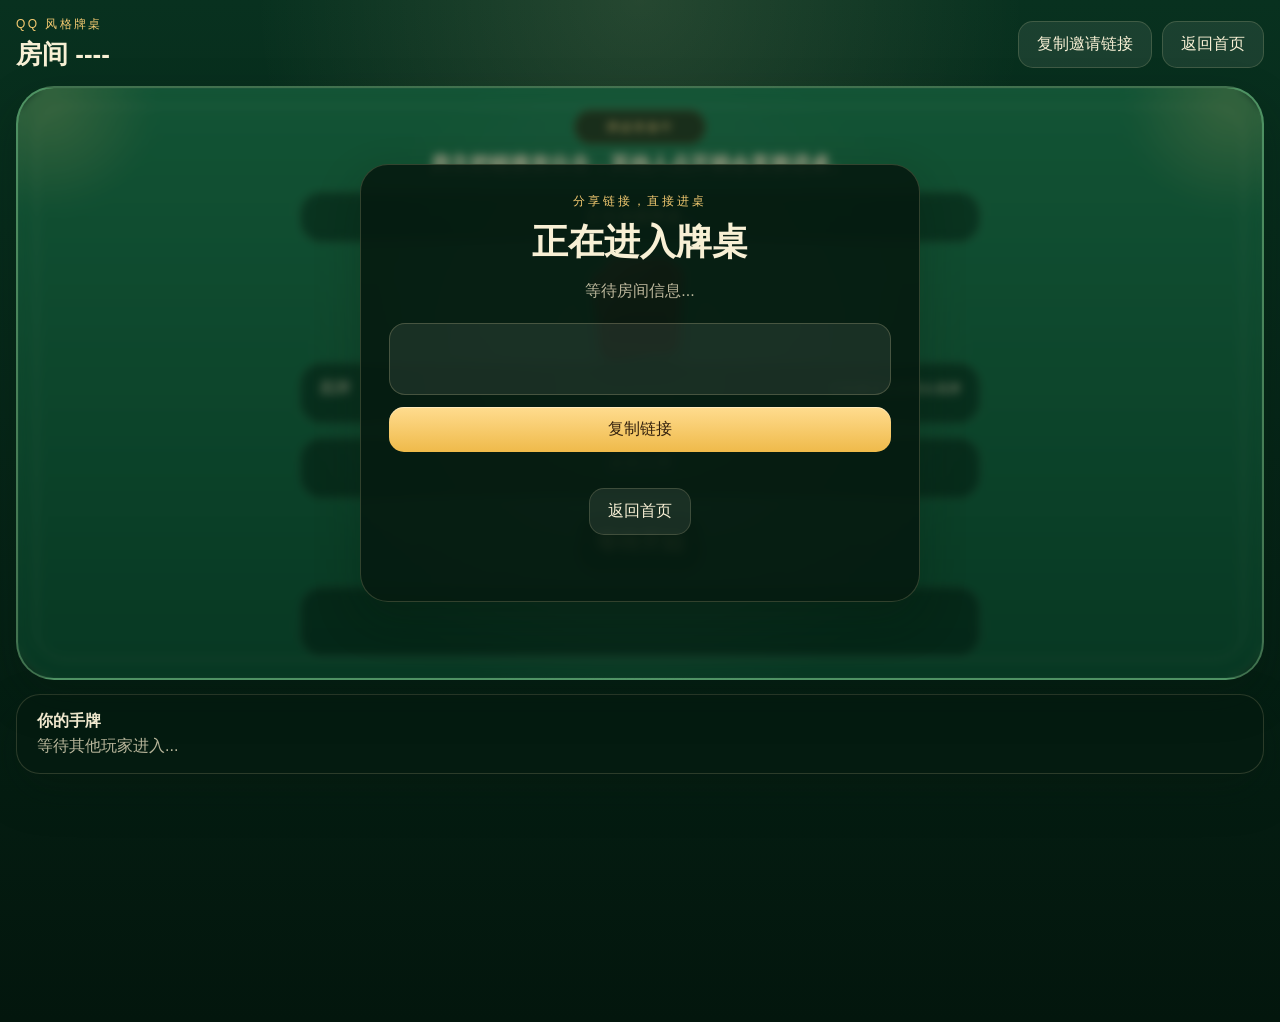
==== commit 372c8946: "Polish QQ-style table interactions" ====
--- a/game.html
+++ b/game.html
@@ -21,19 +21,36 @@
 
       <section class="qq-table">
         <div class="table-felt">
+          <div class="table-corner-light left"></div>
+          <div class="table-corner-light right"></div>
           <div id="seatLeft" class="seat-badge seat-left"></div>
           <div id="seatRight" class="seat-badge seat-right"></div>
 
           <div class="desk-center">
+            <div class="desk-stage">
+              <span id="stageBadge" class="stage-badge">牌桌准备中</span>
+              <strong id="stagePrompt" class="stage-prompt">房主把链接发出去，其他人点开就会直接进桌。</strong>
+            </div>
             <div class="desk-pill" id="gameStatusText">正在连接牌桌...</div>
+            <div id="deckDock" class="deck-dock">
+              <div class="deck-stack" aria-hidden="true">
+                <span></span>
+                <span></span>
+                <span></span>
+              </div>
+              <div id="dealBanner" class="deal-banner hidden">发牌中</div>
+            </div>
             <div class="desk-landlord">
-              <span>底牌</span>
+              <div class="desk-section-head">
+                <span>底牌</span>
+                <em id="kittyHint">叫到最高分后亮出底牌</em>
+              </div>
               <div id="kittyZone" class="desk-card-row"></div>
             </div>
-          <div class="desk-play-area">
-            <div class="desk-section-title">桌面出牌</div>
-            <div id="trickZone" class="desk-card-row large"></div>
-          </div>
+            <div class="desk-play-area">
+              <div class="desk-section-title">桌面出牌</div>
+              <div id="trickZone" class="desk-card-row large"></div>
+            </div>
             <div class="desk-turn-wrap">
               <div class="desk-turn" id="turnBadge">等待开始</div>
               <div class="turn-timer hidden" id="turnTimer">15</div>
@@ -80,17 +97,17 @@
           </div>
 
           <div id="bidActions" class="action-buttons hidden">
-            <button data-bid="0" type="button">不叫</button>
-            <button data-bid="1" type="button">1 分</button>
-            <button data-bid="2" type="button">2 分</button>
-            <button data-bid="3" type="button">3 分</button>
+            <button data-bid="0" class="ghost-btn" type="button">不叫</button>
+            <button data-bid="1" class="call-btn" type="button">1 分</button>
+            <button data-bid="2" class="call-btn" type="button">2 分</button>
+            <button data-bid="3" class="call-btn" type="button">3 分</button>
           </div>
 
           <div id="playActions" class="action-buttons hidden">
-            <button id="playBtn" class="primary-cta" type="button">出牌</button>
-            <button id="passBtn" type="button">不要</button>
-            <button id="clearBtn" type="button">重选</button>
-            <button id="restartBtn" type="button">再来一局</button>
+            <button id="playBtn" class="primary-cta action-main" type="button">出牌</button>
+            <button id="passBtn" class="warn-btn" type="button">不要</button>
+            <button id="clearBtn" class="ghost-btn" type="button">重选</button>
+            <button id="restartBtn" class="primary-cta" type="button">再来一局</button>
           </div>
         </div>
 
--- a/styles.css
+++ b/styles.css
@@ -205,7 +205,7 @@
 .ghost-btn,
 .top-btn,
 .ghost-cta,
-.action-buttons button:not(.primary-cta) {
+.action-buttons button:not(.primary-cta):not(.call-btn):not(.warn-btn) {
   color: var(--ink);
   background: rgba(255, 255, 255, 0.08);
   border: 1px solid rgba(255, 233, 177, 0.16);
@@ -285,6 +285,19 @@
   box-shadow: inset 0 0 0 1px rgba(255, 245, 220, 0.08), var(--shadow);
 }
 
+.table-felt::after {
+  content: "";
+  position: absolute;
+  left: 50%;
+  top: 50%;
+  width: min(70%, 760px);
+  height: min(54%, 420px);
+  transform: translate(-50%, -50%);
+  border-radius: 50%;
+  background: radial-gradient(circle, rgba(255, 248, 214, 0.12), transparent 68%);
+  pointer-events: none;
+}
+
 .table-felt::before {
   content: "";
   position: absolute;
@@ -294,6 +307,47 @@
   pointer-events: none;
 }
 
+.table-felt[data-phase="bidding"] {
+  box-shadow:
+    inset 0 0 0 1px rgba(255, 245, 220, 0.08),
+    0 0 0 1px rgba(247, 204, 106, 0.18),
+    0 18px 44px rgba(7, 25, 14, 0.28);
+}
+
+.table-felt[data-phase="finished"] {
+  box-shadow:
+    inset 0 0 0 1px rgba(255, 245, 220, 0.08),
+    0 0 0 1px rgba(255, 232, 177, 0.1),
+    0 18px 44px rgba(7, 25, 14, 0.28);
+}
+
+.table-felt.is-dealing .deck-stack {
+  animation: deckPulse 0.85s ease-in-out infinite;
+}
+
+.table-felt.is-dealing .desk-center {
+  animation: deskLift 0.5s ease;
+}
+
+.table-corner-light {
+  position: absolute;
+  top: -90px;
+  width: 220px;
+  height: 220px;
+  border-radius: 50%;
+  background: radial-gradient(circle, rgba(255, 223, 133, 0.24), transparent 68%);
+  pointer-events: none;
+  filter: blur(10px);
+}
+
+.table-corner-light.left {
+  left: -80px;
+}
+
+.table-corner-light.right {
+  right: -80px;
+}
+
 .seat-badge {
   position: absolute;
   width: 250px;
@@ -357,6 +411,7 @@
 .seat-meta {
   display: grid;
   gap: 3px;
+  min-width: 0;
 }
 
 .seat-meta span,
@@ -364,6 +419,41 @@
   color: var(--muted);
   font-style: normal;
   font-size: 13px;
+}
+
+.seat-handbacks {
+  margin-left: auto;
+  min-width: 76px;
+  display: grid;
+  justify-items: center;
+  gap: 6px;
+}
+
+.seat-handbacks.left,
+.seat-handbacks.right {
+  align-self: stretch;
+}
+
+.mini-card-back {
+  width: 42px;
+  height: 58px;
+  border-radius: 10px;
+  border: 1px solid rgba(255, 243, 201, 0.28);
+  background:
+    linear-gradient(135deg, rgba(255, 242, 206, 0.22), transparent 42%),
+    linear-gradient(180deg, #aa2121 0%, #6e0d14 100%);
+  box-shadow: 0 8px 18px rgba(0, 0, 0, 0.24);
+}
+
+.mini-card-back + .mini-card-back {
+  margin-top: -48px;
+  margin-left: calc(var(--back-index, 0) * 2px);
+}
+
+.seat-handcount {
+  font-size: 12px;
+  color: var(--muted);
+  font-style: normal;
 }
 
 .seat-turning {
@@ -392,10 +482,84 @@
   left: 50%;
   top: 50%;
   transform: translate(-50%, -50%);
-  width: min(640px, calc(100% - 90px));
+  width: min(680px, calc(100% - 90px));
   display: grid;
   gap: 14px;
   text-align: center;
+  z-index: 2;
+}
+
+.desk-stage {
+  display: grid;
+  gap: 6px;
+  justify-items: center;
+}
+
+.stage-badge {
+  display: inline-flex;
+  align-items: center;
+  justify-content: center;
+  min-width: 132px;
+  padding: 8px 16px;
+  border-radius: 999px;
+  background: rgba(45, 21, 7, 0.56);
+  border: 1px solid rgba(255, 223, 133, 0.22);
+  color: #ffd88c;
+  letter-spacing: 0.1em;
+  font-size: 12px;
+}
+
+.stage-prompt {
+  font-size: 20px;
+  line-height: 1.35;
+  color: #fff3d1;
+  font-family: "STKaiti", "KaiTi", serif;
+}
+
+.deck-dock {
+  display: flex;
+  justify-content: center;
+  align-items: center;
+  gap: 14px;
+}
+
+.deck-stack {
+  position: relative;
+  width: 72px;
+  height: 92px;
+}
+
+.deck-stack span {
+  position: absolute;
+  inset: 0;
+  border-radius: 14px;
+  border: 1px solid rgba(255, 245, 219, 0.32);
+  background:
+    linear-gradient(135deg, rgba(255, 242, 206, 0.24), transparent 44%),
+    linear-gradient(180deg, #a71d23 0%, #6a0c12 100%);
+  box-shadow: 0 14px 22px rgba(0, 0, 0, 0.24);
+}
+
+.deck-stack span:nth-child(1) {
+  transform: rotate(-8deg) translate(-10px, 8px);
+}
+
+.deck-stack span:nth-child(2) {
+  transform: rotate(4deg) translate(6px, 4px);
+}
+
+.deck-stack span:nth-child(3) {
+  transform: rotate(0deg);
+}
+
+.deal-banner {
+  padding: 10px 16px;
+  border-radius: 999px;
+  background: rgba(0, 0, 0, 0.32);
+  border: 1px solid rgba(255, 233, 177, 0.16);
+  color: #ffe7aa;
+  font-weight: 700;
+  letter-spacing: 0.14em;
 }
 
 .desk-pill,
@@ -421,6 +585,25 @@
   color: var(--muted);
 }
 
+.desk-section-head {
+  display: flex;
+  justify-content: space-between;
+  gap: 10px;
+  align-items: center;
+  margin-bottom: 10px;
+}
+
+.desk-section-head span,
+.desk-section-head em {
+  margin: 0;
+}
+
+.desk-section-head em {
+  color: var(--muted);
+  font-size: 13px;
+  font-style: normal;
+}
+
 .desk-card-row {
   display: flex;
   flex-wrap: wrap;
@@ -503,6 +686,21 @@
   font-size: 14px;
   color: var(--muted);
   min-height: 70px;
+}
+
+.feed-line {
+  display: flex;
+  align-items: center;
+  gap: 8px;
+  justify-content: center;
+}
+
+.feed-dot {
+  width: 8px;
+  height: 8px;
+  border-radius: 50%;
+  background: rgba(255, 216, 140, 0.78);
+  box-shadow: 0 0 10px rgba(255, 216, 140, 0.2);
 }
 
 .table-overlay {
@@ -625,6 +823,22 @@
   display: flex;
   gap: 10px;
   flex-wrap: wrap;
+}
+
+.call-btn {
+  color: #3a220a;
+  background: linear-gradient(180deg, #ffe4a2 0%, #efba4a 100%);
+  box-shadow: inset 0 1px 0 rgba(255, 255, 255, 0.42);
+}
+
+.warn-btn {
+  color: #ffece2;
+  background: linear-gradient(180deg, rgba(190, 67, 47, 0.9), rgba(136, 29, 20, 0.96));
+  border: 1px solid rgba(255, 171, 145, 0.26);
+}
+
+.action-main {
+  min-width: 92px;
 }
 
 .action-buttons.hidden {
@@ -654,14 +868,25 @@
   grid-template-rows: auto 1fr auto;
   padding: 12px;
   transition: transform 0.14s ease, box-shadow 0.14s ease;
+  transform-origin: center bottom;
 }
 
 .hand-card.red {
   color: #cb3d31;
 }
 
+.hand-card:hover {
+  transform: translateY(-8px);
+  box-shadow: 0 24px 36px rgba(0, 0, 0, 0.28);
+}
+
 .hand-card.selected {
   transform: translateY(-24px);
+}
+
+.qq-hand.dealing .hand-card {
+  animation: handDeal 0.4s ease both;
+  animation-delay: calc(var(--card-index, 0) * 36ms);
 }
 
 .hand-corner {
@@ -707,6 +932,39 @@
   text-align: center;
 }
 
+@keyframes deckPulse {
+  0%,
+  100% {
+    transform: translateY(0) scale(1);
+  }
+
+  50% {
+    transform: translateY(-6px) scale(1.03);
+  }
+}
+
+@keyframes deskLift {
+  from {
+    transform: translate(-50%, -46%);
+  }
+
+  to {
+    transform: translate(-50%, -50%);
+  }
+}
+
+@keyframes handDeal {
+  from {
+    opacity: 0;
+    transform: translateY(28px) scale(0.94);
+  }
+
+  to {
+    opacity: 1;
+    transform: translateY(0) scale(1);
+  }
+}
+
 @media (max-width: 1024px) {
   .feature-row,
   .entry-grid,
@@ -739,6 +997,10 @@
     gap: 14px;
   }
 
+  .table-corner-light {
+    display: none;
+  }
+
   .desk-center {
     position: static;
     transform: none;
@@ -746,6 +1008,11 @@
     order: 3;
   }
 
+  .desk-section-head {
+    flex-direction: column;
+    align-items: center;
+  }
+
   .qq-hand {
     justify-content: flex-start;
   }
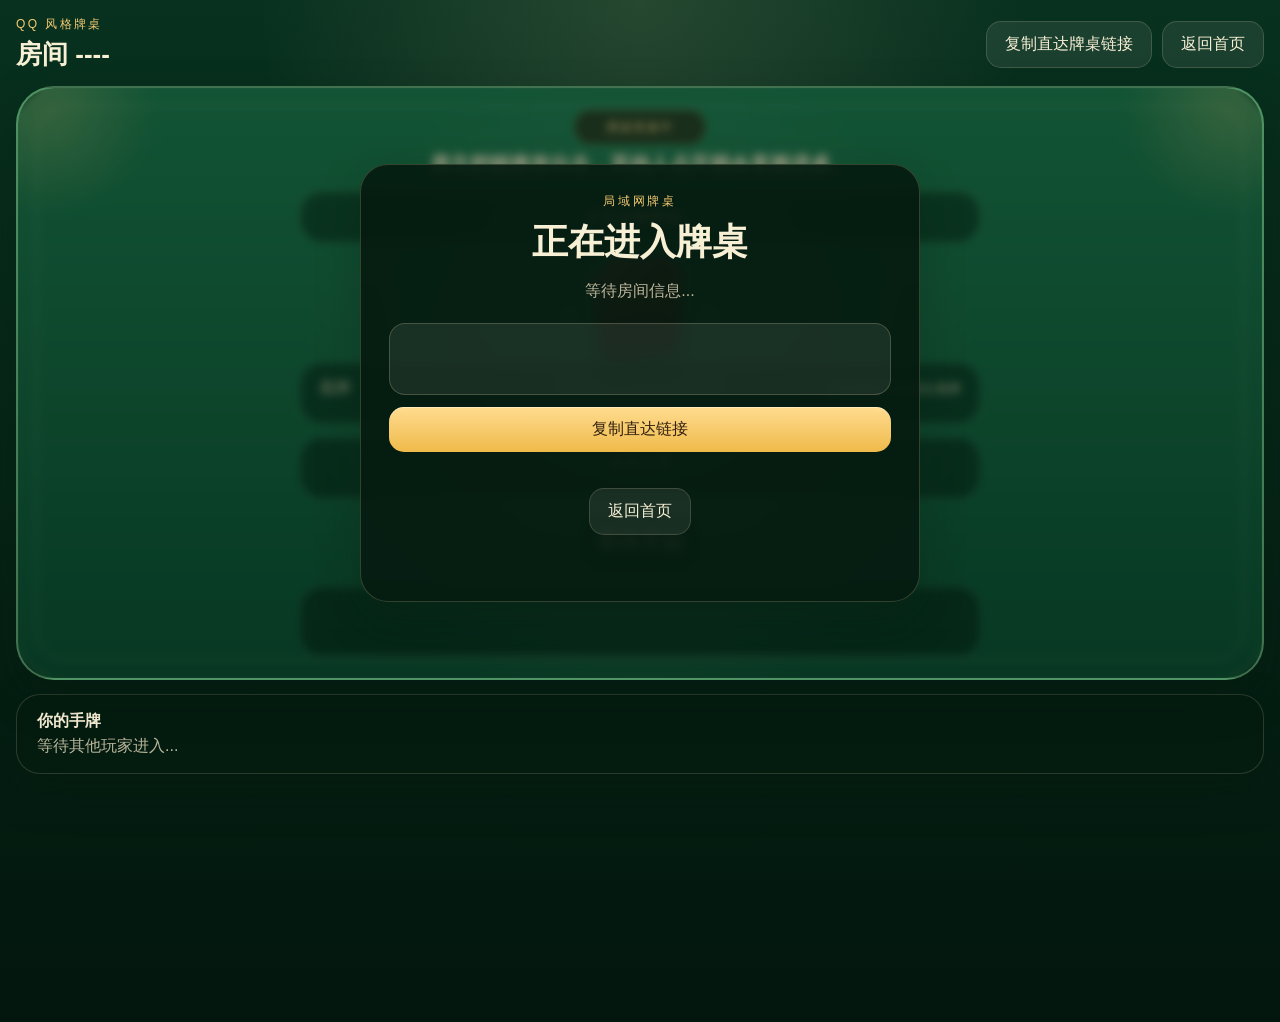
==== commit 91860402: "Harden LAN room flow and add self-test" ====
--- a/game.html
+++ b/game.html
@@ -14,7 +14,7 @@
           <strong>房间 <span id="gameRoomCode">----</span></strong>
         </div>
         <div class="table-tools">
-          <button id="copyLinkBtn" class="top-btn" type="button">复制邀请链接</button>
+          <button id="copyLinkBtn" class="top-btn" type="button">复制直达牌桌链接</button>
           <a class="top-btn" href="./index.html">返回首页</a>
         </div>
       </header>
@@ -62,13 +62,13 @@
 
           <div id="tableOverlay" class="table-overlay">
             <div class="overlay-panel">
-              <p class="overlay-kicker">分享链接，直接进桌</p>
+              <p class="overlay-kicker">局域网牌桌</p>
               <h1 id="overlayTitle">正在进入牌桌</h1>
               <p id="overlayDesc" class="overlay-desc">等待房间信息...</p>
 
               <div class="overlay-share">
                 <textarea id="shareLink" readonly></textarea>
-                <button id="overlayCopyBtn" class="primary-cta" type="button">复制链接</button>
+                <button id="overlayCopyBtn" class="primary-cta" type="button">复制直达链接</button>
               </div>
 
               <form id="joinForm" class="overlay-join hidden">
--- a/styles.css
+++ b/styles.css
@@ -146,6 +146,119 @@
   gap: 14px;
 }
 
+.hall-toolbar {
+  display: flex;
+  justify-content: space-between;
+  gap: 12px;
+  align-items: center;
+  flex-wrap: wrap;
+}
+
+.hall-toolbar strong {
+  color: var(--ink);
+}
+
+.room-list {
+  display: grid;
+  gap: 14px;
+}
+
+.room-empty,
+.room-card {
+  border-radius: 22px;
+  padding: 18px;
+  background: rgba(255, 255, 255, 0.06);
+  border: 1px solid rgba(255, 233, 177, 0.14);
+}
+
+.room-empty {
+  display: grid;
+  gap: 6px;
+  text-align: center;
+}
+
+.room-empty span {
+  color: var(--muted);
+  line-height: 1.7;
+}
+
+.room-card {
+  display: grid;
+  gap: 14px;
+}
+
+.room-card.joinable {
+  background: linear-gradient(180deg, rgba(255, 223, 145, 0.08), rgba(255, 255, 255, 0.05));
+}
+
+.room-card.locked {
+  opacity: 0.82;
+}
+
+.room-card-head,
+.room-card-meta,
+.room-player-list {
+  display: flex;
+  gap: 10px;
+  align-items: center;
+  flex-wrap: wrap;
+}
+
+.room-card-head {
+  justify-content: space-between;
+}
+
+.room-card-head strong {
+  display: block;
+  margin-bottom: 4px;
+}
+
+.room-card-head span,
+.room-card-meta span {
+  color: var(--muted);
+  font-size: 14px;
+}
+
+.room-status {
+  display: inline-flex;
+  align-items: center;
+  justify-content: center;
+  padding: 6px 12px;
+  border-radius: 999px;
+  font-size: 12px;
+  letter-spacing: 0.08em;
+}
+
+.room-status.joinable {
+  background: rgba(255, 217, 133, 0.18);
+  color: #ffdc8f;
+}
+
+.room-status.locked {
+  background: rgba(255, 255, 255, 0.08);
+  color: var(--muted);
+}
+
+.room-player-chip {
+  display: inline-flex;
+  align-items: center;
+  justify-content: center;
+  padding: 8px 12px;
+  border-radius: 999px;
+  background: rgba(255, 255, 255, 0.08);
+  border: 1px solid rgba(255, 233, 177, 0.14);
+  font-size: 13px;
+}
+
+.room-player-chip.host {
+  background: rgba(255, 217, 133, 0.12);
+  color: #ffe1a2;
+}
+
+.room-join-btn {
+  justify-self: start;
+}
+
 .field {
   display: grid;
   gap: 8px;
@@ -972,6 +1085,12 @@
     grid-template-columns: 1fr;
   }
 
+  .hall-toolbar,
+  .room-card-head {
+    flex-direction: column;
+    align-items: stretch;
+  }
+
   .table-topbar,
   .action-strip {
     flex-direction: column;
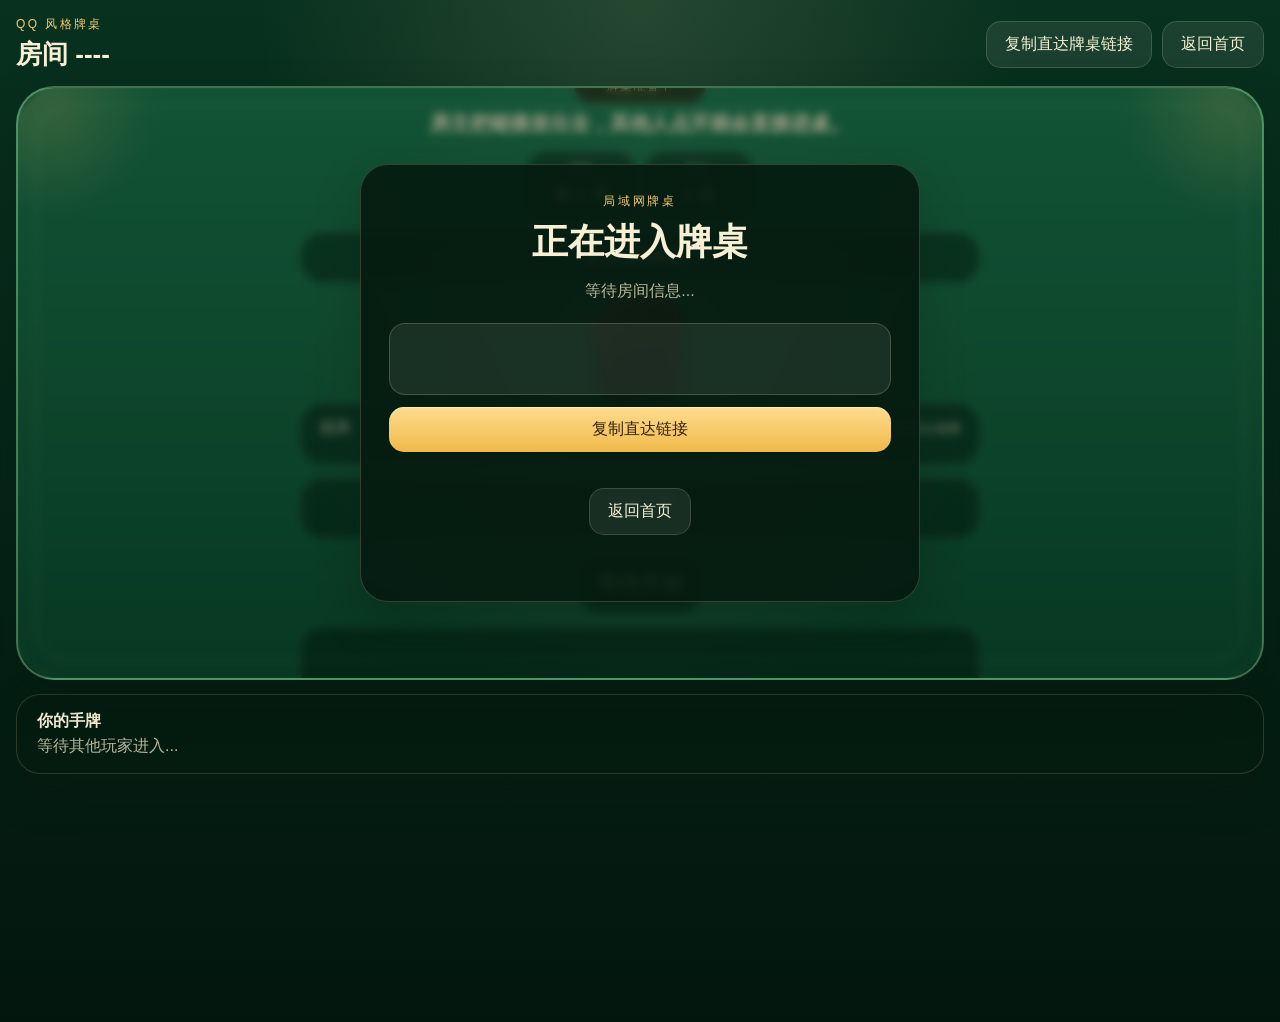
==== commit e46fb902: "Polish QQ-inspired table feedback" ====
--- a/game.html
+++ b/game.html
@@ -31,6 +31,16 @@
               <span id="stageBadge" class="stage-badge">牌桌准备中</span>
               <strong id="stagePrompt" class="stage-prompt">房主把链接发出去，其他人点开就会直接进桌。</strong>
             </div>
+            <div class="desk-hud">
+              <div class="hud-chip">
+                <span>局数</span>
+                <strong id="roundBadge">第 0 局</strong>
+              </div>
+              <div class="hud-chip">
+                <span>底分</span>
+                <strong id="baseScoreBadge">1 倍</strong>
+              </div>
+            </div>
             <div class="desk-pill" id="gameStatusText">正在连接牌桌...</div>
             <div id="deckDock" class="deck-dock">
               <div class="deck-stack" aria-hidden="true">
@@ -55,6 +65,7 @@
               <div class="desk-turn" id="turnBadge">等待开始</div>
               <div class="turn-timer hidden" id="turnTimer">15</div>
             </div>
+            <div id="centerToast" class="center-toast hidden"></div>
             <div id="deskFeed" class="desk-feed"></div>
           </div>
 
--- a/styles.css
+++ b/styles.css
@@ -590,6 +590,47 @@
   font-weight: 700;
 }
 
+.host-flag {
+  position: absolute;
+  right: 12px;
+  top: -10px;
+  padding: 4px 10px;
+  border-radius: 999px;
+  background: rgba(255, 255, 255, 0.12);
+  border: 1px solid rgba(255, 233, 177, 0.14);
+  color: var(--ink);
+  font-size: 12px;
+  font-weight: 700;
+}
+
+.seat-bubble {
+  position: absolute;
+  left: 50%;
+  top: -44px;
+  transform: translateX(-50%);
+  min-width: 68px;
+  padding: 8px 12px;
+  border-radius: 18px;
+  background: rgba(255, 247, 220, 0.96);
+  color: #542f08;
+  font-size: 15px;
+  font-weight: 700;
+  box-shadow: 0 12px 26px rgba(0, 0, 0, 0.18);
+  animation: seatBubbleIn 0.25s ease;
+  z-index: 3;
+}
+
+.seat-bubble::after {
+  content: "";
+  position: absolute;
+  left: 50%;
+  bottom: -8px;
+  width: 14px;
+  height: 14px;
+  background: rgba(255, 247, 220, 0.96);
+  transform: translateX(-50%) rotate(45deg);
+}
+
 .desk-center {
   position: absolute;
   left: 50%;
@@ -606,6 +647,34 @@
   display: grid;
   gap: 6px;
   justify-items: center;
+}
+
+.desk-hud {
+  display: flex;
+  justify-content: center;
+  gap: 10px;
+  flex-wrap: wrap;
+}
+
+.hud-chip {
+  min-width: 108px;
+  padding: 10px 14px;
+  border-radius: 18px;
+  background: rgba(8, 24, 14, 0.44);
+  border: 1px solid rgba(255, 233, 177, 0.16);
+  display: grid;
+  gap: 4px;
+}
+
+.hud-chip span {
+  color: var(--muted);
+  font-size: 12px;
+  letter-spacing: 0.08em;
+}
+
+.hud-chip strong {
+  color: #ffeba9;
+  font-size: 18px;
 }
 
 .stage-badge {
@@ -775,6 +844,7 @@
 }
 
 .turn-timer {
+  --timer-progress: 1;
   width: 54px;
   height: 54px;
   border-radius: 50%;
@@ -783,7 +853,9 @@
   font-size: 22px;
   font-weight: 700;
   color: #ffecc5;
-  background: rgba(0, 0, 0, 0.28);
+  background:
+    radial-gradient(circle at center, rgba(0, 0, 0, 0.5) 58%, transparent 60%),
+    conic-gradient(#ffd985 calc(var(--timer-progress) * 1turn), rgba(255, 255, 255, 0.12) 0);
   border: 1px solid rgba(255, 233, 177, 0.22);
 }
 
@@ -791,6 +863,27 @@
   color: #ffd0c4;
   border-color: rgba(255, 138, 120, 0.48);
   box-shadow: 0 0 22px rgba(255, 82, 52, 0.2);
+}
+
+.center-toast {
+  justify-self: center;
+  min-width: 180px;
+  padding: 12px 20px;
+  border-radius: 999px;
+  background: rgba(255, 245, 214, 0.96);
+  color: #5b3207;
+  font-size: 24px;
+  font-weight: 700;
+  box-shadow: 0 20px 32px rgba(0, 0, 0, 0.18);
+  animation: centerToastIn 0.22s ease;
+}
+
+.center-toast.gold {
+  background: linear-gradient(180deg, #ffe7a7 0%, #f7c85d 100%);
+}
+
+.center-toast.red {
+  background: linear-gradient(180deg, #ffd7cf 0%, #ff9f89 100%);
 }
 
 .desk-feed {
@@ -936,6 +1029,7 @@
   display: flex;
   gap: 10px;
   flex-wrap: wrap;
+  align-items: center;
 }
 
 .call-btn {
@@ -965,6 +1059,7 @@
   align-items: flex-end;
   justify-content: center;
   overflow-x: auto;
+  overflow-y: visible;
 }
 
 .hand-card {
@@ -980,8 +1075,9 @@
   display: grid;
   grid-template-rows: auto 1fr auto;
   padding: 12px;
-  transition: transform 0.14s ease, box-shadow 0.14s ease;
+  transition: transform 0.14s ease, box-shadow 0.14s ease, margin-top 0.14s ease;
   transform-origin: center bottom;
+  transform: translateY(var(--card-drop, 0px)) rotate(var(--card-angle, 0deg));
 }
 
 .hand-card.red {
@@ -989,12 +1085,12 @@
 }
 
 .hand-card:hover {
-  transform: translateY(-8px);
+  transform: translateY(calc(var(--card-drop, 0px) - 12px)) rotate(var(--card-angle, 0deg));
   box-shadow: 0 24px 36px rgba(0, 0, 0, 0.28);
 }
 
 .hand-card.selected {
-  transform: translateY(-24px);
+  transform: translateY(calc(var(--card-drop, 0px) - 28px)) rotate(var(--card-angle, 0deg));
 }
 
 .qq-hand.dealing .hand-card {
@@ -1078,6 +1174,30 @@
   }
 }
 
+@keyframes centerToastIn {
+  from {
+    opacity: 0;
+    transform: translateY(8px) scale(0.92);
+  }
+
+  to {
+    opacity: 1;
+    transform: translateY(0) scale(1);
+  }
+}
+
+@keyframes seatBubbleIn {
+  from {
+    opacity: 0;
+    transform: translateX(-50%) translateY(8px) scale(0.9);
+  }
+
+  to {
+    opacity: 1;
+    transform: translateX(-50%) translateY(0) scale(1);
+  }
+}
+
 @media (max-width: 1024px) {
   .feature-row,
   .entry-grid,
@@ -1132,6 +1252,14 @@
     align-items: center;
   }
 
+  .desk-hud {
+    justify-content: stretch;
+  }
+
+  .hud-chip {
+    flex: 1 1 0;
+  }
+
   .qq-hand {
     justify-content: flex-start;
   }
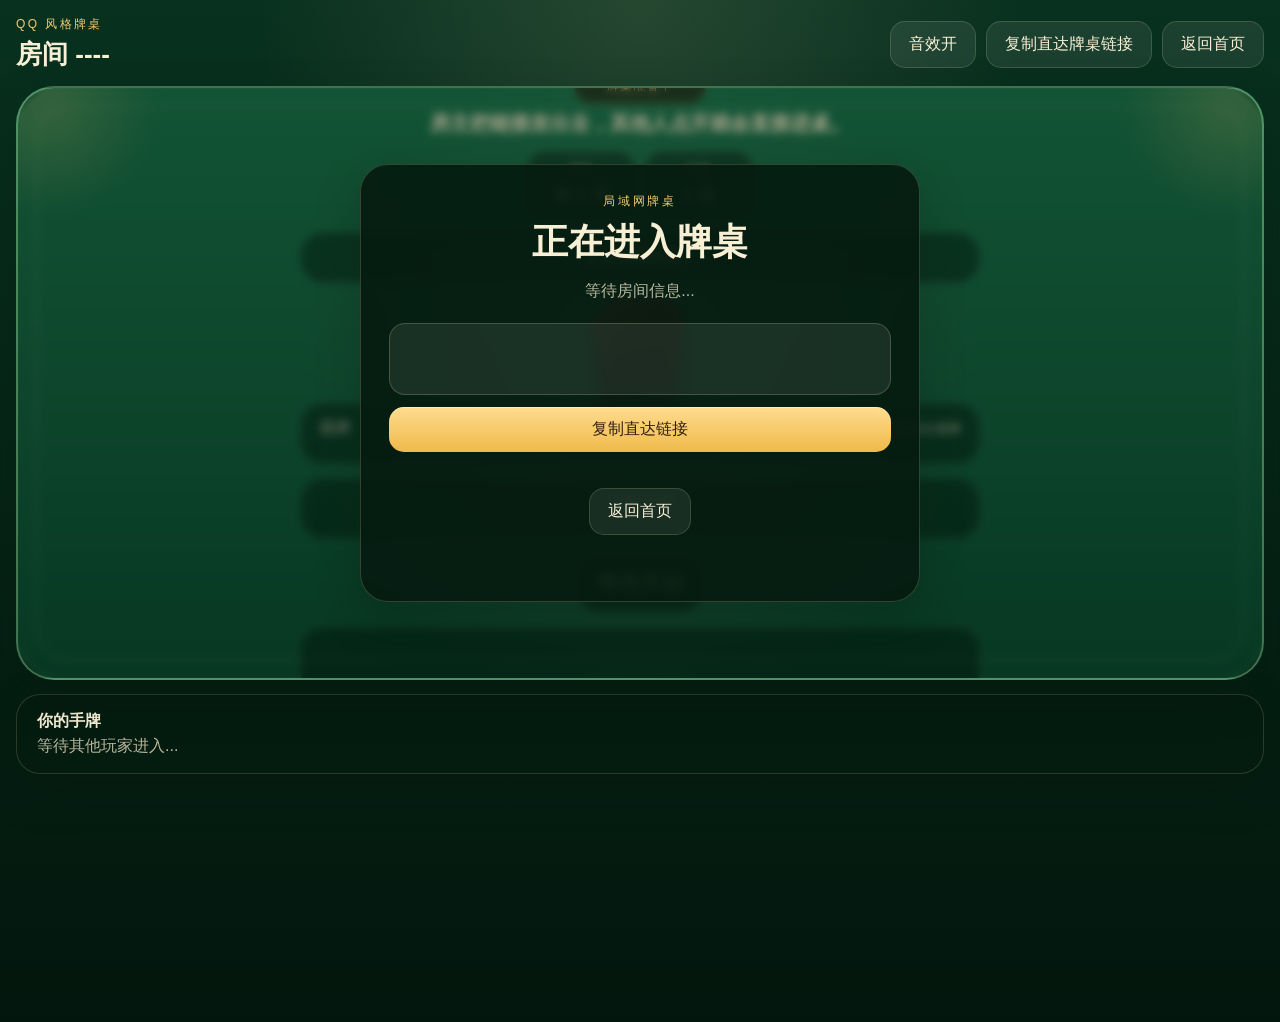
==== commit dfc9fea1: "Add score tracking and richer table feedback" ====
--- a/game.html
+++ b/game.html
@@ -14,6 +14,7 @@
           <strong>房间 <span id="gameRoomCode">----</span></strong>
         </div>
         <div class="table-tools">
+          <button id="soundToggleBtn" class="top-btn" type="button">音效开</button>
           <button id="copyLinkBtn" class="top-btn" type="button">复制直达牌桌链接</button>
           <a class="top-btn" href="./index.html">返回首页</a>
         </div>
@@ -37,7 +38,7 @@
                 <strong id="roundBadge">第 0 局</strong>
               </div>
               <div class="hud-chip">
-                <span>底分</span>
+                <span>倍数</span>
                 <strong id="baseScoreBadge">1 倍</strong>
               </div>
             </div>
@@ -70,6 +71,22 @@
           </div>
 
           <div id="mySeat" class="seat-badge seat-bottom"></div>
+          <div id="impactFlash" class="impact-flash hidden"></div>
+          <div id="stageAnnouncement" class="stage-announcement hidden"></div>
+
+          <div id="resultPanel" class="result-panel hidden">
+            <div id="resultCard" class="result-card">
+              <p class="result-kicker">本局结算</p>
+              <h2 id="resultTitle">等待本局结束</h2>
+              <p id="resultMeta" class="result-meta"></p>
+              <div id="resultScoreboard" class="result-scoreboard"></div>
+              <div id="resultLogs" class="result-logs"></div>
+              <div class="result-actions">
+                <button id="resultRestartBtn" class="primary-cta hidden" type="button">再来一局</button>
+                <a class="ghost-cta" href="./index.html">返回大厅</a>
+              </div>
+            </div>
+          </div>
 
           <div id="tableOverlay" class="table-overlay">
             <div class="overlay-panel">
--- a/styles.css
+++ b/styles.css
@@ -382,6 +382,11 @@
   flex-wrap: wrap;
 }
 
+.top-btn.is-muted {
+  color: #ffd0c7;
+  border-color: rgba(255, 160, 146, 0.28);
+}
+
 .qq-table {
   min-height: 0;
 }
@@ -532,6 +537,7 @@
   color: var(--muted);
   font-style: normal;
   font-size: 13px;
+  line-height: 1.35;
 }
 
 .seat-handbacks {
@@ -601,6 +607,26 @@
   color: var(--ink);
   font-size: 12px;
   font-weight: 700;
+}
+
+.seat-score-delta {
+  position: absolute;
+  right: 12px;
+  bottom: 12px;
+  padding: 4px 10px;
+  border-radius: 999px;
+  font-size: 12px;
+  font-weight: 700;
+}
+
+.seat-score-delta.positive {
+  background: rgba(255, 221, 144, 0.16);
+  color: #ffd98e;
+}
+
+.seat-score-delta.negative {
+  background: rgba(255, 158, 138, 0.14);
+  color: #ffb0a1;
 }
 
 .seat-bubble {
@@ -886,6 +912,64 @@
   background: linear-gradient(180deg, #ffd7cf 0%, #ff9f89 100%);
 }
 
+.impact-flash,
+.stage-announcement {
+  position: absolute;
+  inset: 0;
+  pointer-events: none;
+}
+
+.impact-flash {
+  z-index: 3;
+  opacity: 0;
+}
+
+.impact-flash.bomb {
+  background:
+    radial-gradient(circle at center, rgba(255, 219, 147, 0.48), transparent 34%),
+    radial-gradient(circle at center, rgba(255, 133, 105, 0.3), transparent 58%);
+  animation: impactBomb 0.55s ease;
+}
+
+.impact-flash.landlord {
+  background:
+    radial-gradient(circle at center, rgba(255, 236, 173, 0.44), transparent 34%),
+    radial-gradient(circle at center, rgba(255, 214, 127, 0.24), transparent 62%);
+  animation: impactBomb 0.45s ease;
+}
+
+.stage-announcement {
+  display: grid;
+  place-items: center;
+  z-index: 3;
+  color: #fff1ca;
+  font-family: "STKaiti", "KaiTi", serif;
+  font-size: clamp(48px, 10vw, 92px);
+  font-weight: 700;
+  letter-spacing: 0.08em;
+  text-shadow: 0 10px 26px rgba(0, 0, 0, 0.28);
+}
+
+.stage-announcement.gold {
+  color: #ffe8a9;
+}
+
+.stage-announcement.bomb {
+  color: #ffd2c5;
+}
+
+.stage-announcement.win {
+  color: #ffeab1;
+}
+
+.stage-announcement.lose {
+  color: #ffd0c7;
+}
+
+.stage-announcement:not(.hidden) {
+  animation: stageBannerIn 1.4s ease both;
+}
+
 .desk-feed {
   display: grid;
   gap: 6px;
@@ -922,6 +1006,119 @@
 
 .table-overlay.hidden {
   display: none;
+}
+
+.result-panel {
+  position: absolute;
+  inset: 0;
+  display: grid;
+  place-items: center;
+  padding: 20px;
+  background: rgba(2, 12, 8, 0.32);
+  backdrop-filter: blur(3px);
+  z-index: 3;
+}
+
+.result-card {
+  width: min(520px, 100%);
+  border-radius: 30px;
+  padding: 28px;
+  text-align: center;
+  background: linear-gradient(180deg, rgba(68, 42, 10, 0.96), rgba(25, 18, 8, 0.94));
+  border: 1px solid rgba(255, 225, 145, 0.22);
+  box-shadow: 0 24px 40px rgba(0, 0, 0, 0.24);
+  animation: settlePop 0.34s ease;
+}
+
+.result-card.is-win {
+  box-shadow: 0 0 0 1px rgba(255, 216, 132, 0.22), 0 24px 40px rgba(0, 0, 0, 0.24);
+}
+
+.result-card.is-lose {
+  background: linear-gradient(180deg, rgba(58, 34, 21, 0.96), rgba(22, 14, 10, 0.94));
+}
+
+.result-kicker {
+  margin: 0 0 8px;
+  color: #ffd685;
+  font-size: 12px;
+  letter-spacing: 0.22em;
+}
+
+.result-card h2 {
+  margin: 0;
+  font-size: 42px;
+  font-family: "STKaiti", "KaiTi", serif;
+}
+
+.result-meta {
+  margin: 10px 0 0;
+  color: var(--muted);
+  line-height: 1.7;
+}
+
+.result-scoreboard {
+  margin-top: 18px;
+  display: grid;
+  gap: 10px;
+}
+
+.result-score-row {
+  display: flex;
+  justify-content: space-between;
+  gap: 16px;
+  align-items: center;
+  padding: 12px 14px;
+  border-radius: 18px;
+  background: rgba(255, 255, 255, 0.06);
+  text-align: left;
+}
+
+.result-score-row.winner {
+  background: linear-gradient(180deg, rgba(255, 221, 145, 0.14), rgba(255, 255, 255, 0.06));
+}
+
+.result-score-row div {
+  display: grid;
+  gap: 4px;
+}
+
+.result-score-row span {
+  color: var(--muted);
+  font-size: 13px;
+}
+
+.result-score-row b {
+  font-size: 24px;
+}
+
+.positive {
+  color: #ffe5a0;
+}
+
+.negative {
+  color: #ffb7a8;
+}
+
+.result-logs {
+  margin-top: 18px;
+  display: grid;
+  gap: 8px;
+}
+
+.result-log-line {
+  border-radius: 16px;
+  padding: 10px 12px;
+  background: rgba(255, 255, 255, 0.06);
+  color: var(--ink);
+}
+
+.result-actions {
+  margin-top: 18px;
+  display: flex;
+  justify-content: center;
+  gap: 12px;
+  flex-wrap: wrap;
 }
 
 .overlay-panel {
@@ -1014,6 +1211,17 @@
   background: rgba(5, 27, 17, 0.82);
   border: 1px solid rgba(255, 233, 177, 0.16);
   box-shadow: var(--shadow);
+  transition: box-shadow 0.2s ease, border-color 0.2s ease, transform 0.2s ease;
+}
+
+.action-strip.is-my-turn {
+  border-color: rgba(255, 222, 145, 0.34);
+  box-shadow: 0 0 0 1px rgba(255, 222, 145, 0.12), var(--shadow);
+  transform: translateY(-1px);
+}
+
+.action-strip.is-finished {
+  border-color: rgba(255, 197, 124, 0.28);
 }
 
 .action-copy {
@@ -1030,12 +1238,22 @@
   gap: 10px;
   flex-wrap: wrap;
   align-items: center;
+}
+
+.action-buttons button {
+  min-width: 88px;
+}
+
+.action-buttons.active button,
+.action-buttons.finished button {
+  animation: actionRise 0.28s ease;
 }
 
 .call-btn {
   color: #3a220a;
   background: linear-gradient(180deg, #ffe4a2 0%, #efba4a 100%);
   box-shadow: inset 0 1px 0 rgba(255, 255, 255, 0.42);
+  border: 1px solid rgba(255, 240, 201, 0.28);
 }
 
 .warn-btn {
@@ -1045,7 +1263,8 @@
 }
 
 .action-main {
-  min-width: 92px;
+  min-width: 110px;
+  font-weight: 700;
 }
 
 .action-buttons.hidden {
@@ -1152,6 +1371,67 @@
   }
 }
 
+@keyframes impactBomb {
+  0% {
+    opacity: 0;
+    transform: scale(0.92);
+  }
+
+  22% {
+    opacity: 1;
+  }
+
+  100% {
+    opacity: 0;
+    transform: scale(1.08);
+  }
+}
+
+@keyframes stageBannerIn {
+  0% {
+    opacity: 0;
+    transform: scale(0.7) translateY(28px);
+  }
+
+  12% {
+    opacity: 1;
+  }
+
+  72% {
+    opacity: 1;
+    transform: scale(1.04) translateY(0);
+  }
+
+  100% {
+    opacity: 0;
+    transform: scale(1) translateY(-16px);
+  }
+}
+
+@keyframes settlePop {
+  0% {
+    opacity: 0;
+    transform: translateY(18px) scale(0.95);
+  }
+
+  100% {
+    opacity: 1;
+    transform: translateY(0) scale(1);
+  }
+}
+
+@keyframes actionRise {
+  0% {
+    opacity: 0;
+    transform: translateY(10px) scale(0.96);
+  }
+
+  100% {
+    opacity: 1;
+    transform: translateY(0) scale(1);
+  }
+}
+
 @keyframes deskLift {
   from {
     transform: translate(-50%, -46%);
@@ -1260,6 +1540,15 @@
     flex: 1 1 0;
   }
 
+  .result-score-row {
+    flex-direction: column;
+    align-items: flex-start;
+  }
+
+  .result-score-row b {
+    font-size: 20px;
+  }
+
   .qq-hand {
     justify-content: flex-start;
   }
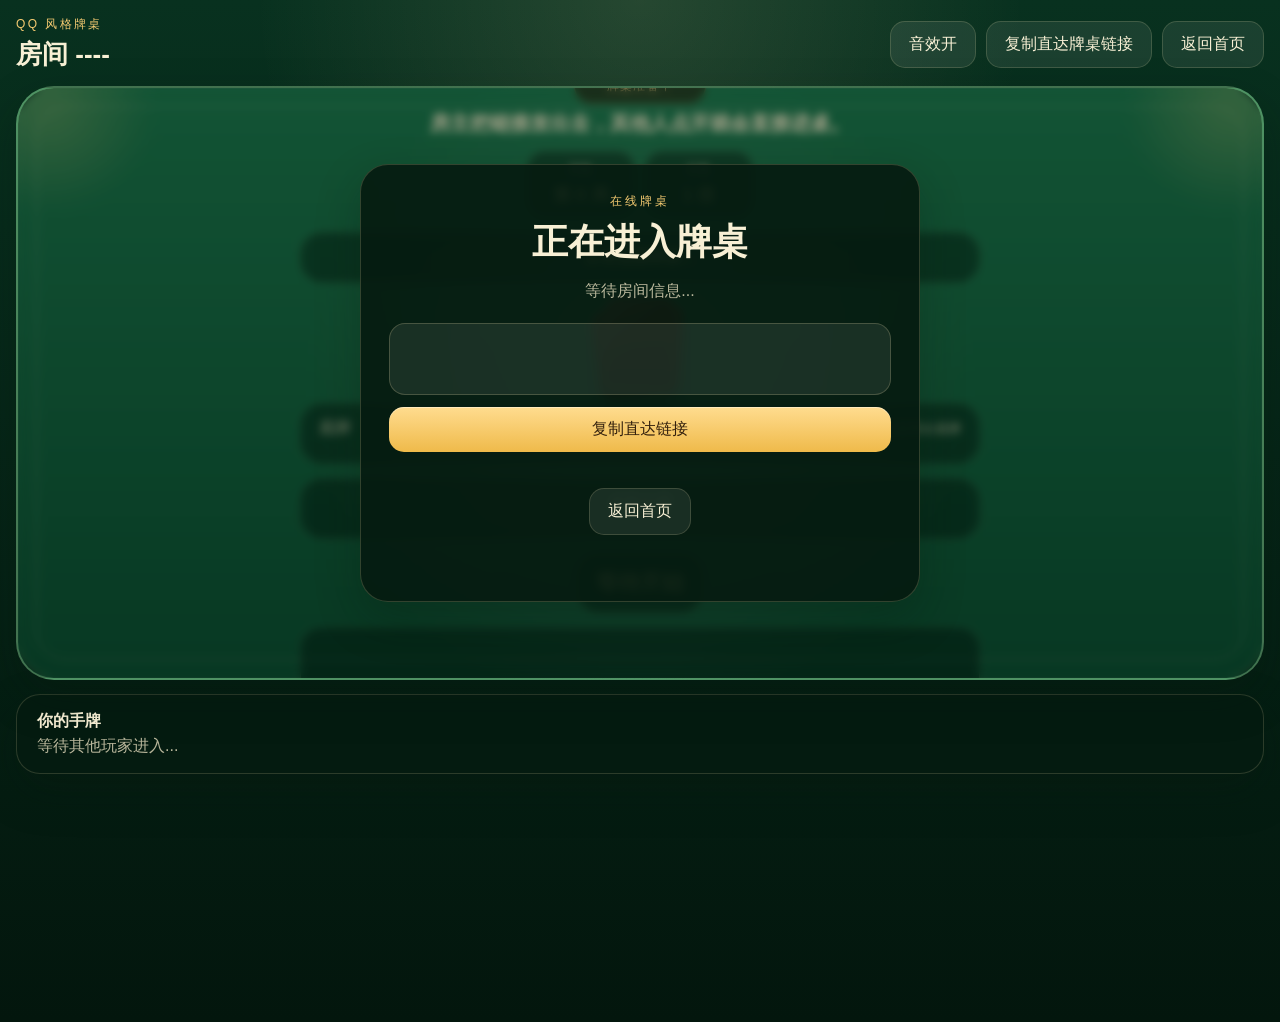
==== commit a5b2e9fb: "Prepare project for public deployment" ====
--- a/game.html
+++ b/game.html
@@ -24,6 +24,7 @@
         <div class="table-felt">
           <div class="table-corner-light left"></div>
           <div class="table-corner-light right"></div>
+          <div id="dealTrails" class="deal-trails hidden" aria-hidden="true"></div>
           <div id="seatLeft" class="seat-badge seat-left"></div>
           <div id="seatRight" class="seat-badge seat-right"></div>
 
@@ -71,6 +72,7 @@
           </div>
 
           <div id="mySeat" class="seat-badge seat-bottom"></div>
+          <div id="trickBurst" class="trick-burst hidden" aria-hidden="true"></div>
           <div id="impactFlash" class="impact-flash hidden"></div>
           <div id="stageAnnouncement" class="stage-announcement hidden"></div>
 
@@ -90,7 +92,7 @@
 
           <div id="tableOverlay" class="table-overlay">
             <div class="overlay-panel">
-              <p class="overlay-kicker">局域网牌桌</p>
+              <p class="overlay-kicker">在线牌桌</p>
               <h1 id="overlayTitle">正在进入牌桌</h1>
               <p id="overlayDesc" class="overlay-desc">等待房间信息...</p>
 
--- a/styles.css
+++ b/styles.css
@@ -447,6 +447,14 @@
   animation: deskLift 0.5s ease;
 }
 
+.table-felt.is-urgent {
+  box-shadow:
+    inset 0 0 0 1px rgba(255, 245, 220, 0.08),
+    0 0 0 1px rgba(255, 156, 136, 0.18),
+    0 0 36px rgba(255, 114, 87, 0.14),
+    0 18px 44px rgba(7, 25, 14, 0.28);
+}
+
 .table-corner-light {
   position: absolute;
   top: -90px;
@@ -466,6 +474,35 @@
   right: -80px;
 }
 
+.deal-trails,
+.trick-burst {
+  position: absolute;
+  inset: 0;
+  pointer-events: none;
+}
+
+.deal-trails {
+  z-index: 2;
+}
+
+.deal-trail-card {
+  position: absolute;
+  left: 0;
+  top: 0;
+  width: 42px;
+  height: 58px;
+  border-radius: 10px;
+  border: 1px solid rgba(255, 243, 201, 0.28);
+  background:
+    linear-gradient(135deg, rgba(255, 242, 206, 0.22), transparent 42%),
+    linear-gradient(180deg, #aa2121 0%, #6e0d14 100%);
+  box-shadow: 0 8px 18px rgba(0, 0, 0, 0.22);
+  transform: translate(calc(var(--deal-start-x) - 50%), calc(var(--deal-start-y) - 50%)) rotate(0deg) scale(0.92);
+  opacity: 0;
+  animation: dealFly 0.6s ease-out forwards;
+  animation-delay: var(--deal-delay, 0ms);
+}
+
 .seat-badge {
   position: absolute;
   width: 250px;
@@ -506,6 +543,11 @@
 .seat-card.landlord {
   box-shadow: 0 0 0 1px rgba(255, 210, 112, 0.24), 0 14px 28px rgba(0, 0, 0, 0.16);
   background: linear-gradient(180deg, rgba(66, 35, 8, 0.52), rgba(23, 19, 8, 0.42));
+}
+
+.seat-card.is-turn {
+  border-color: rgba(255, 226, 146, 0.4);
+  box-shadow: 0 0 0 1px rgba(255, 226, 146, 0.14), 0 14px 28px rgba(0, 0, 0, 0.16);
 }
 
 .seat-empty {
@@ -627,6 +669,15 @@
 .seat-score-delta.negative {
   background: rgba(255, 158, 138, 0.14);
   color: #ffb0a1;
+}
+
+.seat-turn-aura {
+  position: absolute;
+  inset: -8px;
+  border-radius: 28px;
+  border: 1px solid rgba(255, 224, 146, 0.26);
+  opacity: 0.72;
+  animation: seatTurnPulse 1.2s ease-in-out infinite;
 }
 
 .seat-bubble {
@@ -856,6 +907,14 @@
   margin-bottom: 4px;
 }
 
+.desk-play-area.play-hot {
+  animation: trickZonePulse 0.52s ease;
+}
+
+.desk-play-area.is-empty {
+  opacity: 0.9;
+}
+
 .desk-turn {
   font-size: 22px;
   font-weight: 700;
@@ -889,6 +948,7 @@
   color: #ffd0c4;
   border-color: rgba(255, 138, 120, 0.48);
   box-shadow: 0 0 22px rgba(255, 82, 52, 0.2);
+  animation: urgentTimerPulse 0.75s ease-in-out infinite;
 }
 
 .center-toast {
@@ -938,6 +998,67 @@
   animation: impactBomb 0.45s ease;
 }
 
+.trick-burst {
+  z-index: 3;
+  display: grid;
+  place-items: center;
+}
+
+.trick-burst-inner {
+  min-width: 180px;
+  padding: 14px 22px;
+  border-radius: 24px;
+  text-align: center;
+  background: rgba(17, 10, 6, 0.84);
+  border: 1px solid rgba(255, 221, 145, 0.18);
+  box-shadow: 0 16px 30px rgba(0, 0, 0, 0.22);
+}
+
+.trick-burst.normal .trick-burst-inner {
+  background: rgba(17, 10, 6, 0.82);
+}
+
+.trick-burst.bomb .trick-burst-inner {
+  background: linear-gradient(180deg, rgba(92, 28, 18, 0.92), rgba(34, 14, 11, 0.94));
+}
+
+.trick-burst strong {
+  display: block;
+  color: #ffe2a0;
+  font-size: 34px;
+  font-family: "STKaiti", "KaiTi", serif;
+  letter-spacing: 0.08em;
+}
+
+.trick-burst.bomb strong {
+  color: #ffd1c6;
+}
+
+.trick-burst-cards {
+  margin-top: 10px;
+  display: flex;
+  justify-content: center;
+  gap: 6px;
+}
+
+.trick-burst-card {
+  min-width: 36px;
+  padding: 8px 10px;
+  border-radius: 12px;
+  background: linear-gradient(180deg, #fffefa 0%, #fcebcf 100%);
+  color: var(--card-ink);
+  box-shadow: 0 10px 18px rgba(0, 0, 0, 0.16);
+  font-weight: 700;
+}
+
+.trick-burst-card.red {
+  color: #c53b2f;
+}
+
+.trick-burst:not(.hidden) .trick-burst-inner {
+  animation: trickBurstIn 0.9s ease both;
+}
+
 .stage-announcement {
   display: grid;
   place-items: center;
@@ -1224,6 +1345,11 @@
   border-color: rgba(255, 197, 124, 0.28);
 }
 
+.action-strip.is-urgent {
+  border-color: rgba(255, 163, 142, 0.34);
+  box-shadow: 0 0 0 1px rgba(255, 163, 142, 0.12), var(--shadow);
+}
+
 .action-copy {
   display: grid;
   gap: 4px;
@@ -1371,6 +1497,22 @@
   }
 }
 
+@keyframes dealFly {
+  0% {
+    opacity: 0;
+    transform: translate(calc(var(--deal-start-x) - 50%), calc(var(--deal-start-y) - 50%)) rotate(0deg) scale(0.92);
+  }
+
+  18% {
+    opacity: 1;
+  }
+
+  100% {
+    opacity: 0;
+    transform: translate(calc(var(--deal-end-x) - 50%), calc(var(--deal-end-y) - 50%)) rotate(var(--deal-rotate, 0deg)) scale(1);
+  }
+}
+
 @keyframes impactBomb {
   0% {
     opacity: 0;
@@ -1429,6 +1571,71 @@
   100% {
     opacity: 1;
     transform: translateY(0) scale(1);
+  }
+}
+
+@keyframes trickBurstIn {
+  0% {
+    opacity: 0;
+    transform: translateY(14px) scale(0.9);
+  }
+
+  18% {
+    opacity: 1;
+    transform: translateY(0) scale(1.04);
+  }
+
+  78% {
+    opacity: 1;
+    transform: translateY(0) scale(1);
+  }
+
+  100% {
+    opacity: 0;
+    transform: translateY(-10px) scale(0.98);
+  }
+}
+
+@keyframes urgentTimerPulse {
+  0%,
+  100% {
+    transform: scale(1);
+    box-shadow: 0 0 18px rgba(255, 82, 52, 0.18);
+  }
+
+  50% {
+    transform: scale(1.06);
+    box-shadow: 0 0 26px rgba(255, 82, 52, 0.3);
+  }
+}
+
+@keyframes seatTurnPulse {
+  0%,
+  100% {
+    opacity: 0.3;
+    transform: scale(0.98);
+  }
+
+  50% {
+    opacity: 0.75;
+    transform: scale(1.02);
+  }
+}
+
+@keyframes trickZonePulse {
+  0% {
+    transform: scale(0.98);
+    box-shadow: 0 0 0 rgba(255, 221, 145, 0);
+  }
+
+  50% {
+    transform: scale(1.01);
+    box-shadow: 0 0 28px rgba(255, 221, 145, 0.14);
+  }
+
+  100% {
+    transform: scale(1);
+    box-shadow: none;
   }
 }
 
